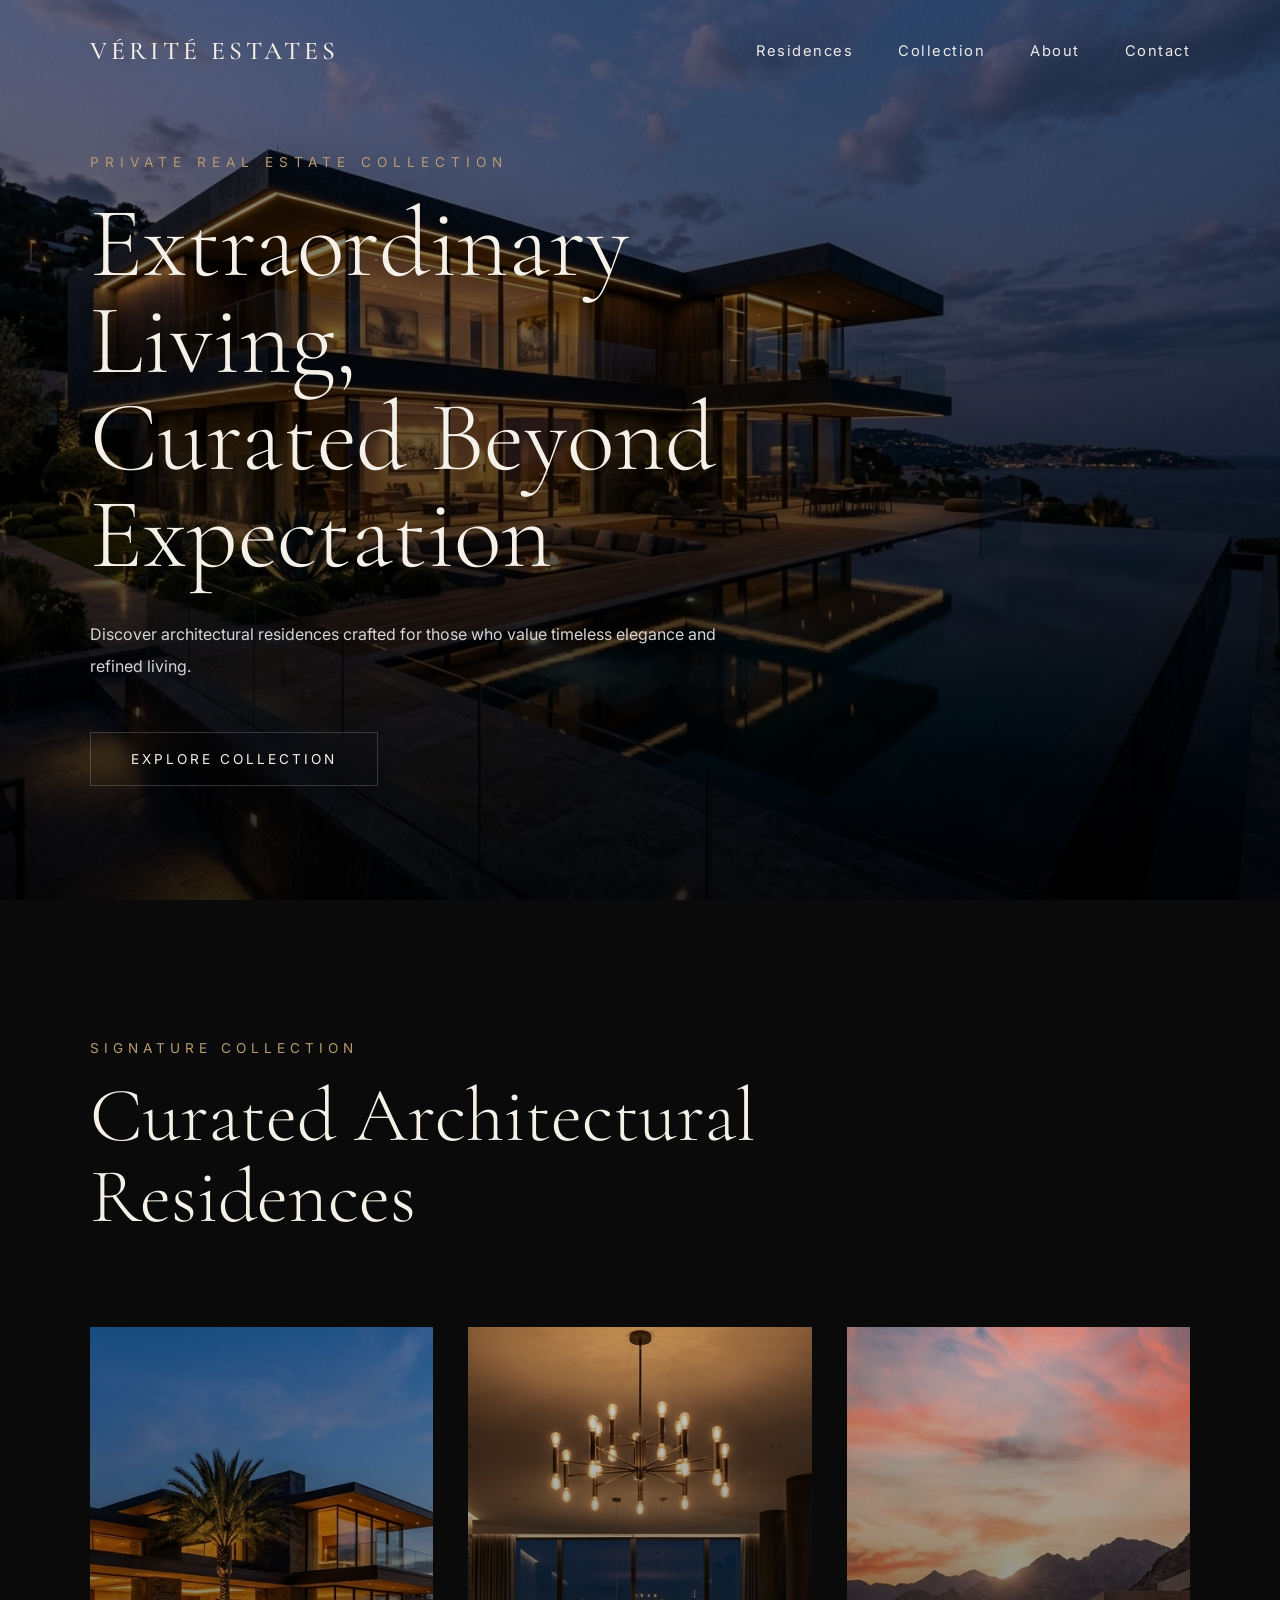
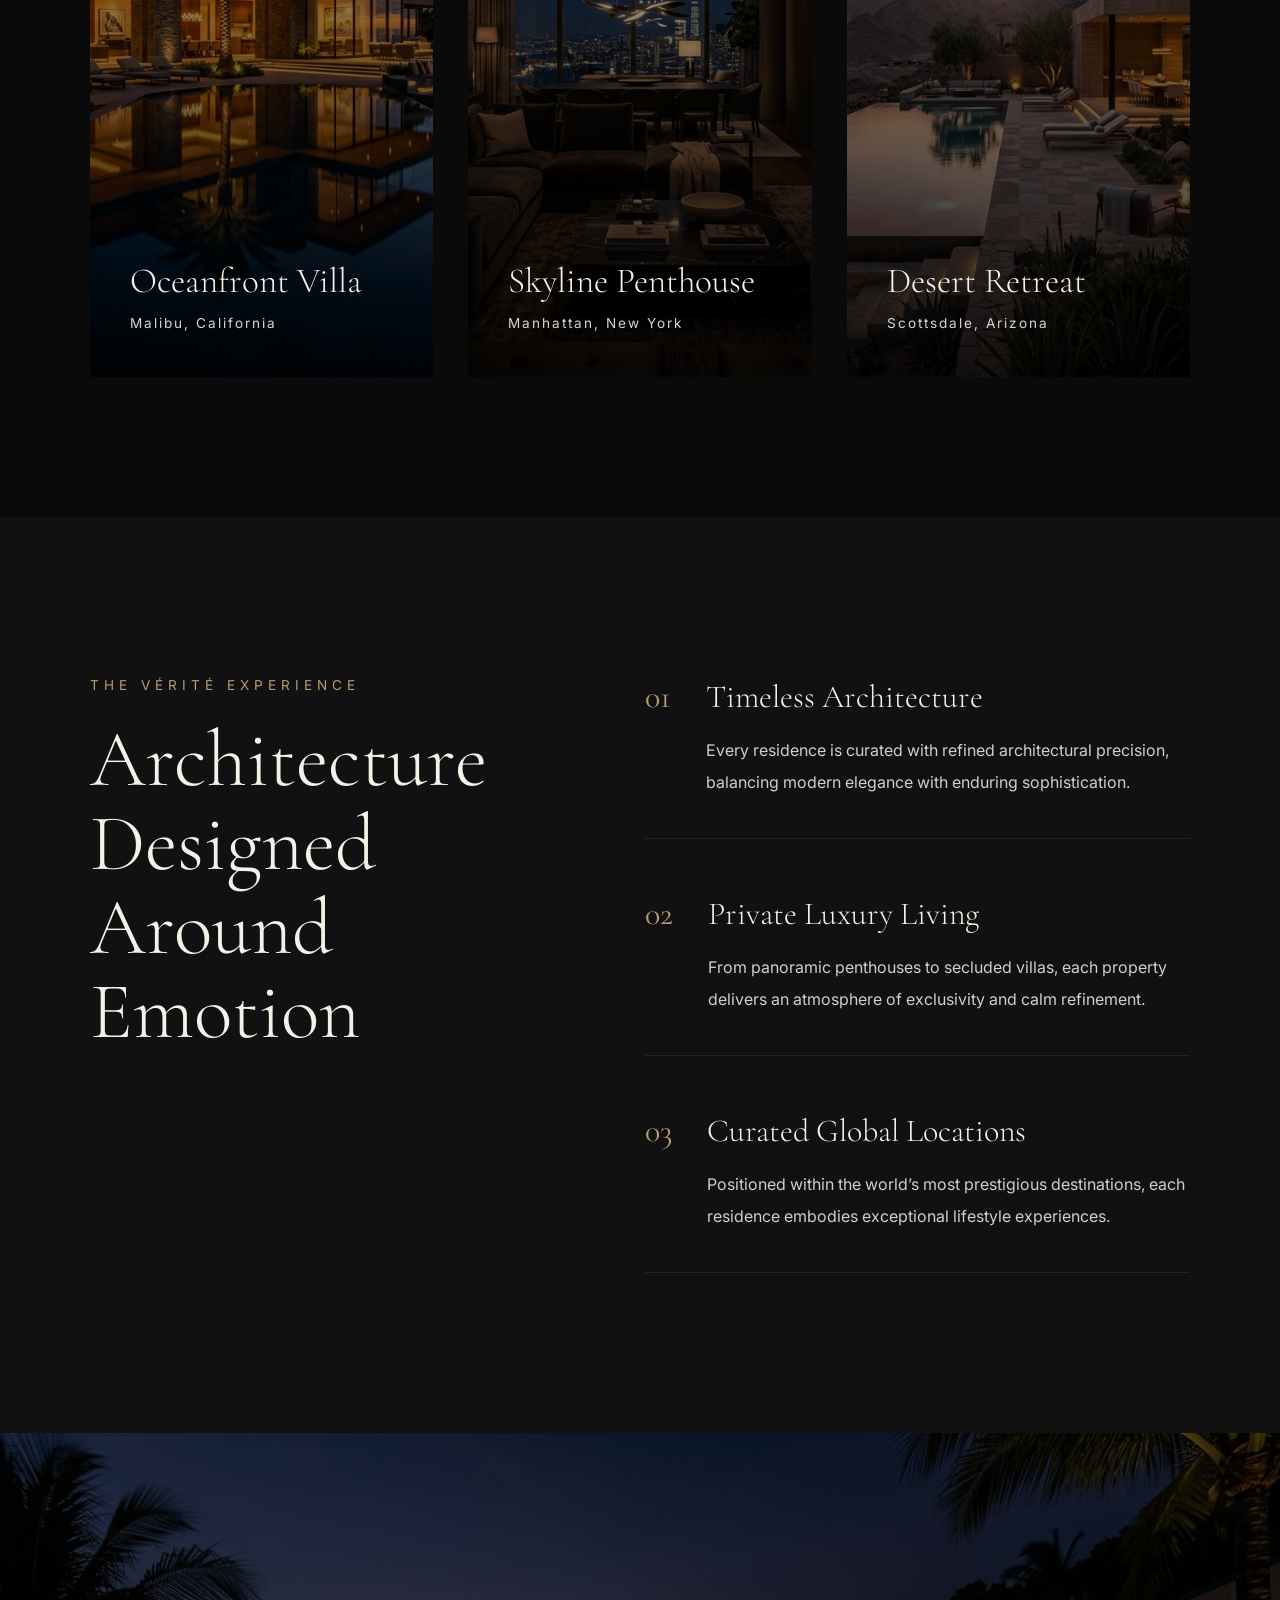
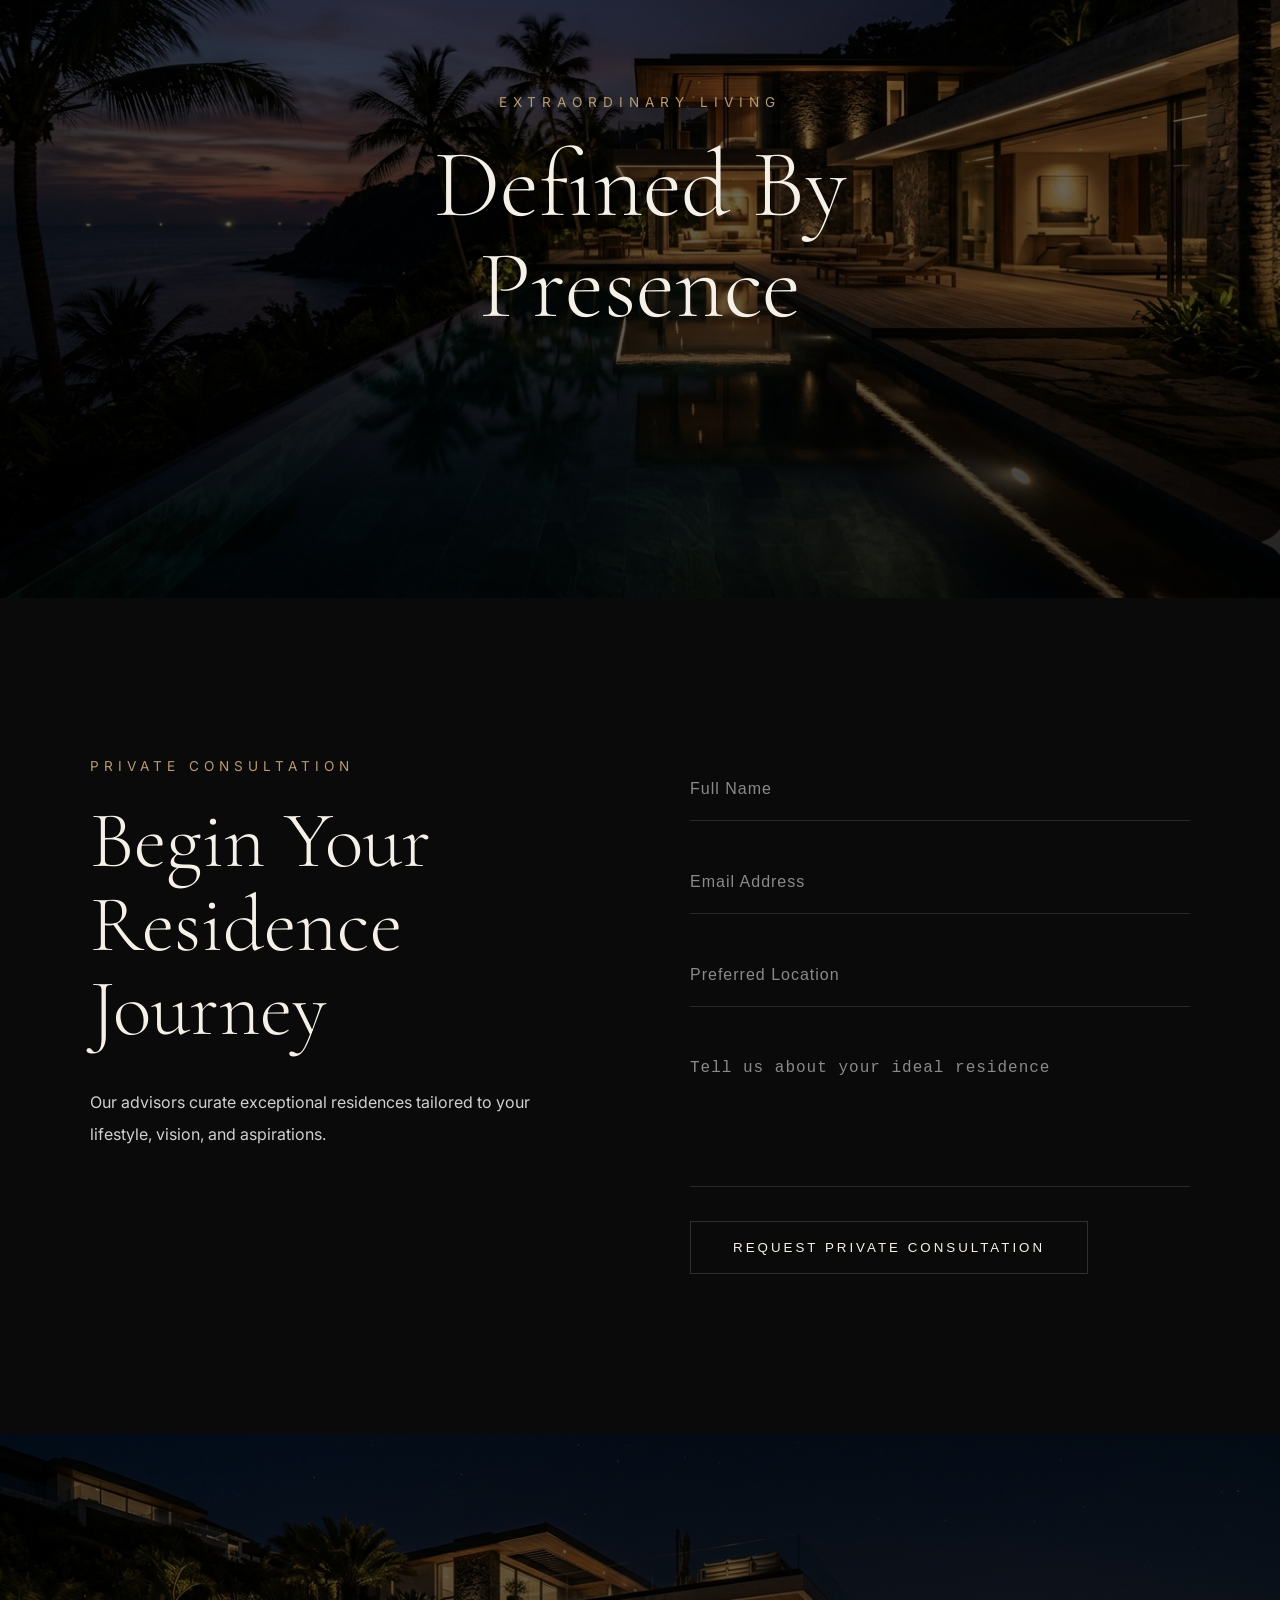
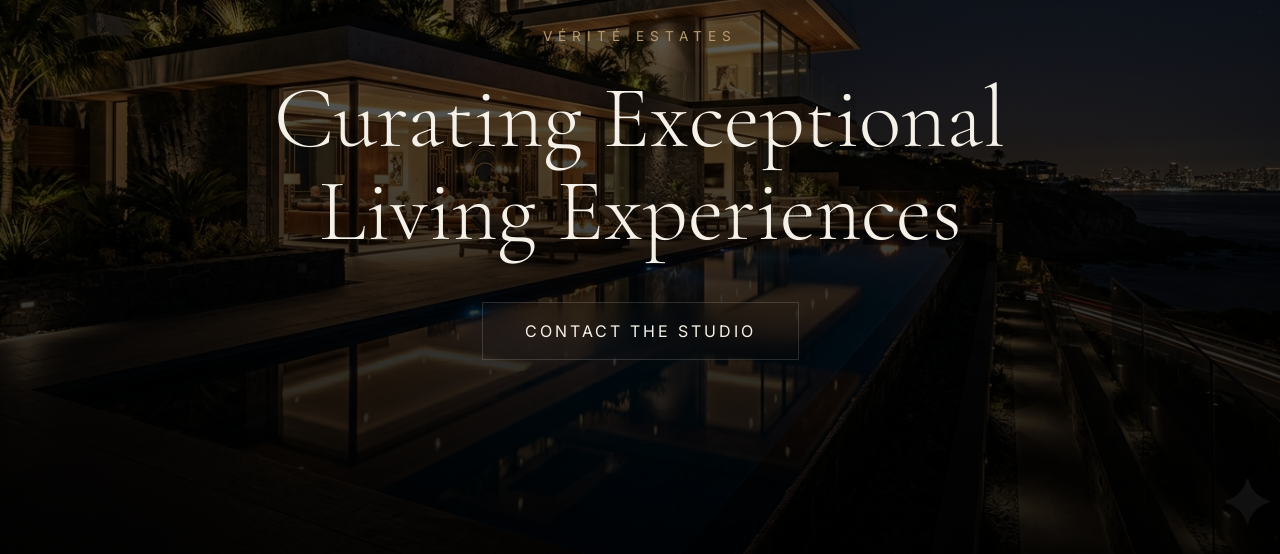
==== index.html @ e81ca679 "index.html" ====
<!DOCTYPE html>
<html lang="en">

<head>

<meta charset="UTF-8">

<meta name="viewport"
content="width=device-width, initial-scale=1.0">

<title>
VÉRITÉ ESTATES
</title>

<link rel="preconnect"
href="https://fonts.googleapis.com">

<link rel="preconnect"
href="https://fonts.gstatic.com"
crossorigin>

<link href="https://fonts.googleapis.com/css2?family=Cormorant+Garamond:wght@300;400;500;600&family=Inter:wght@300;400;500&display=swap"
rel="stylesheet">

<link rel="stylesheet"
href="style.css">

</head>

<body>

<!-- MOBILE MENU -->

<div class="mobile-menu">

    <a href="#residences">
        Residences
    </a>

    <a href="#experience">
        Collection
    </a>

    <a href="#consultation">
        About
    </a>

    <a href="#footer">
        Contact
    </a>

</div>

<!-- HERO -->

<section class="hero">

    <div class="overlay"></div>

    <header>

        <div class="logo">

            VÉRITÉ ESTATES

        </div>

        <!-- MENU TOGGLE -->

        <div class="menu-toggle">

            <span></span>
            <span></span>

        </div>

        <nav>

    <a href="#residences">
        Residences
    </a>

    <a href="#experience">
        Collection
    </a>

    <a href="#consultation">
        About
    </a>

    <a href="#footer">
        Contact
    </a>

        </nav>

    </header>

   <div class="hero-content">

        <p>
            PRIVATE REAL ESTATE COLLECTION
        </p>

        <h1>

            Extraordinary Living, <br>
            Curated Beyond Expectation

        </h1>

        <span>

            Discover architectural residences
            crafted for those who value
            timeless elegance and refined living.

        </span>

        <a href="#residences">

            EXPLORE COLLECTION

        </a>

    </div>

</section>

<!-- FEATURED RESIDENCES -->

<section class="residences reveal" id="residences">
    
    <div class="section-title">

        <p>
            SIGNATURE COLLECTION
        </p>

        <h2>

            Curated Architectural <br>
            Residences

        </h2>

    </div>

    <div class="residence-grid">

        <!-- CARD 1 -->

        <div class="residence-card">

            <img src="images/property1.jpg">

            <div class="residence-info">

                <h3>
                    Oceanfront Villa
                </h3>

                <span>
                    Malibu, California
                </span>

            </div>

        </div>

        <!-- CARD 2 -->

        <div class="residence-card">

            <img src="images/property2.jpg">

            <div class="residence-info">

                <h3>
                    Skyline Penthouse
                </h3>

                <span>
                    Manhattan, New York
                </span>

            </div>

        </div>

        <!-- CARD 3 -->

        <div class="residence-card">

            <img src="images/property3.jpg">

            <div class="residence-info">

                <h3>
                    Desert Retreat
                </h3>

                <span>
                    Scottsdale, Arizona
                </span>

            </div>

        </div>

    </div>

</section>

<!-- SIGNATURE EXPERIENCE -->

<section
class="experience reveal"

id="experience">

    <div class="experience-left">

        <p>
            THE VÉRITÉ EXPERIENCE
        </p>

        <h2>

            Architecture Designed <br>
            Around Emotion

        </h2>

    </div>

    <div class="experience-right">

        <div class="experience-item">

            <span>
                01
            </span>

            <div>

                <h3>
                    Timeless Architecture
                </h3>

                <p>
                    Every residence is curated with
                    refined architectural precision,
                    balancing modern elegance with
                    enduring sophistication.
                </p>

            </div>

        </div>

        <div class="experience-item">

            <span>
                02
            </span>

            <div>

                <h3>
                    Private Luxury Living
                </h3>

                <p>
                    From panoramic penthouses to
                    secluded villas, each property
                    delivers an atmosphere of
                    exclusivity and calm refinement.
                </p>

            </div>

        </div>

        <div class="experience-item">

            <span>
                03
            </span>

            <div>

                <h3>
                    Curated Global Locations
                </h3>

                <p>
                    Positioned within the world’s
                    most prestigious destinations,
                    each residence embodies
                    exceptional lifestyle experiences.
                </p>

            </div>

        </div>

    </div>

    </section>

<!-- PARALLAX -->

<section class="parallax reveal">

    <div class="parallax-overlay"></div>

    <div class="parallax-content">

        <p>
            EXTRAORDINARY LIVING
        </p>

        <h2>

            Defined By <br>
            Presence

        </h2>

    </div>

</section>

<!-- CONSULTATION -->

<section
class="consultation reveal"

id="consultation">
    
    <div class="consultation-left">

        <p>
            PRIVATE CONSULTATION
        </p>

        <h2>

            Begin Your <br>
            Residence Journey

        </h2>

        <span>

            Our advisors curate exceptional
            residences tailored to your
            lifestyle, vision, and aspirations.

        </span>

    </div>

    <form class="consultation-form">

        <div class="input-group">

            <input
            type="text"

            placeholder="Full Name"

            required>

        </div>

        <div class="input-group">

            <input
            type="email"

            placeholder="Email Address"

            required>

        </div>

        <div class="input-group">

            <input
            type="text"

            placeholder="Preferred Location">

        </div>

        <div class="input-group">

            <textarea
            placeholder="Tell us about your ideal residence"></textarea>

        </div>

        <button type="submit">

            REQUEST PRIVATE CONSULTATION

        </button>

    </form>

</section>

<!-- FOOTER -->

<footer
class="footer reveal"

id="footer">

    <div class="footer-overlay"></div>

    <div class="footer-content">

        <p>
            VÉRITÉ ESTATES
        </p>

        <h2>

            Curating Exceptional <br>
            Living Experiences

        </h2>

        <a href="#">

            CONTACT THE STUDIO

        </a>

    </div>

</footer>

<script src="script.js"></script>
    
</body>

</html>
---- style.css ----
/* RESET */

*{
    margin:0;
    padding:0;

    box-sizing:border-box;
}

/* BODY */

body{
    background:#0A0A0A;

    color:#F5F1E8;

    font-family:'Inter',sans-serif;

    overflow-x:hidden;
}

/* HERO */

.hero{
    position:relative;

    height:100vh;

    background:url('images/hero.jpg');

    background-size:cover;
    background-position:center;

    overflow:hidden;
}

/* OVERLAY */

.overlay{
    position:absolute;

    inset:0;

    background:
    linear-gradient(
        to bottom,
        rgba(0,0,0,0.35),
        rgba(0,0,0,0.85)
    );
}

/* HEADER */

header{
    position:relative;

    z-index:20;

    display:flex;
    align-items:center;
    justify-content:space-between;

    padding:35px 7%;
}

/* LOGO */

.logo{
    color:#F5F1E8;

    font-family:'Cormorant Garamond',serif;

    font-size:1.6rem;
    font-weight:500;

    letter-spacing:4px;
}

/* NAV */

nav{
    display:flex;

    gap:45px;
}

nav a{
    position:relative;

    color:#EAEAEA;

    text-decoration:none;

    font-size:0.92rem;

    letter-spacing:1.5px;

    transition:0.4s ease;
}

/* HOVER LINE */

nav a::after{
    content:"";

    position:absolute;

    left:0;
    bottom:-8px;

    width:0%;
    height:1px;

    background:#B89B72;

    transition:0.5s ease;
}

nav a:hover::after{
    width:100%;
}

nav a:hover{
    color:#B89B72;
}

/* HERO CONTENT */

.hero-content{
    position:relative;

    z-index:5;

    height:82vh;

    display:flex;
    flex-direction:column;

    justify-content:center;

    padding:0 7%;

    max-width:900px;
}

/* SMALL TEXT */

.hero-content p{
    color:#B89B72;

    letter-spacing:6px;

    margin-bottom:25px;

    font-size:0.85rem;

    text-transform:uppercase;
}

/* MAIN HEADING */

.hero-content h1{
    font-family:'Cormorant Garamond',serif;

    font-size:6.2rem;
    font-weight:300;

    line-height:0.98;

    margin-bottom:35px;
}

/* DESCRIPTION */

.hero-content span{
    color:#D4D4D4;

    line-height:2;

    max-width:650px;

    margin-bottom:50px;

    font-size:1rem;
}

/* BUTTON */

.hero-content a{
    width:fit-content;

    padding:18px 40px;

    border:
    1px solid rgba(255,255,255,0.18);

    color:#F5F1E8;

    text-decoration:none;

    letter-spacing:3px;

    font-size:0.85rem;

    transition:0.5s ease;

    backdrop-filter:blur(10px);
}

.hero-content a:hover{
    background:#B89B72;

    color:#0A0A0A;

    border-color:#B89B72;
}

/* SCROLLBAR */

::-webkit-scrollbar{
    width:10px;
}

::-webkit-scrollbar-track{
    background:#0A0A0A;
}

::-webkit-scrollbar-thumb{
    background:
    linear-gradient(
        to bottom,
        #6F5A3D,
        #B89B72
    );

    border-radius:20px;
}

/* TABLET */

@media(max-width:900px){

    header{
        padding:30px 7%;
    }

    nav{
        gap:22px;
    }

    .hero-content h1{
        font-size:4.8rem;

        line-height:1.02;
    }

}

/* MOBILE */

@media(max-width:600px){

    /* HIDE NAV */

    nav{
        display:none;
    }

    /* HEADER */

    header{
        padding:30px 7%;
    }

    /* LOGO */

    .logo{
        font-size:1.3rem;

        line-height:1.3;
    }

    /* HERO CONTENT */

    .hero-content{
        justify-content:center;

        padding:
        60px 7% 0;

        max-width:100%;
    }

    /* SMALL TEXT */

    .hero-content p{
        letter-spacing:4px;

        font-size:0.72rem;

        margin-bottom:18px;
    }

    /* MAIN TITLE */

    .hero-content h1{
        font-size:2.7rem;

        line-height:1.08;

        margin-bottom:28px;
    }

    /* DESCRIPTION */

    .hero-content span{
        font-size:0.95rem;

        line-height:1.9;

        margin-bottom:40px;
    }

    /* BUTTON */

    .hero-content a{
        padding:16px 32px;

        font-size:0.75rem;

        letter-spacing:2px;
    }

    }

/* RESIDENCES */

.residences{
    padding:140px 7%;

    background:#0A0A0A;
}

/* SECTION TITLE */

.section-title{
    margin-bottom:90px;
}

.section-title p{
    color:#B89B72;

    letter-spacing:5px;

    font-size:0.85rem;

    margin-bottom:20px;
}

.section-title h2{
    font-family:'Cormorant Garamond',serif;

    font-size:4.8rem;
    font-weight:300;

    line-height:1.05;
}

/* GRID */

.residence-grid{
    display:grid;

    grid-template-columns:
    repeat(3,1fr);

    gap:35px;
}

/* CARD */

.residence-card{
    position:relative;

    overflow:hidden;

    height:650px;

    cursor:pointer;
}

/* IMAGE */

.residence-card img{
    width:100%;
    height:100%;

    object-fit:cover;

    transition:1s ease;
}

/* DARK OVERLAY */

.residence-card::after{
    content:"";

    position:absolute;

    inset:0;

    background:
    linear-gradient(
        to top,
        rgba(0,0,0,0.85),
        rgba(0,0,0,0.15)
    );
}

/* INFO */

.residence-info{
    position:absolute;

    bottom:45px;
    left:40px;

    z-index:5;
}

.residence-info h3{
    font-family:'Cormorant Garamond',serif;

    font-size:2.2rem;
    font-weight:300;

    margin-bottom:10px;
}

.residence-info span{
    color:#D5D5D5;

    letter-spacing:2px;

    font-size:0.85rem;
}

/* HOVER */

.residence-card:hover img{
    transform:scale(1.08);
}

/* TABLET */

@media(max-width:900px){

    .section-title h2{
        font-size:4rem;
    }

    .residence-grid{
        grid-template-columns:1fr;

        gap:30px;
    }

}

/* MOBILE */

@media(max-width:600px){

    .residences{
        padding:120px 7%;
    }

    .section-title{
        margin-bottom:60px;
    }

    .section-title h2{
        font-size:3rem;
    }

    .residence-card{
        height:500px;
    }

    .residence-info{
        left:30px;
        bottom:30px;
    }

    .residence-info h3{
        font-size:1.8rem;
    }

    }

/* EXPERIENCE SECTION */

.experience{
    padding:160px 7%;

    background:#111111;

    display:grid;

    grid-template-columns:
    1fr 1.2fr;

    gap:100px;
}

/* LEFT */

.experience-left p{
    color:#B89B72;

    letter-spacing:5px;

    font-size:0.85rem;

    margin-bottom:25px;
}

.experience-left h2{
    font-family:'Cormorant Garamond',serif;

    font-size:5rem;
    font-weight:300;

    line-height:1.05;
}

/* RIGHT */

.experience-right{
    display:flex;
    flex-direction:column;

    gap:55px;
}

/* ITEM */

.experience-item{
    display:flex;

    gap:35px;

    padding-bottom:40px;

    border-bottom:
    1px solid rgba(255,255,255,0.08);
}

/* NUMBER */

.experience-item span{
    color:#B89B72;

    font-family:'Cormorant Garamond',serif;

    font-size:2rem;
}

/* TEXT */

.experience-item h3{
    font-family:'Cormorant Garamond',serif;

    font-size:2rem;
    font-weight:300;

    margin-bottom:18px;
}

.experience-item p{
    color:#CFCFCF;

    line-height:2;
}

/* TABLET */

@media(max-width:900px){

    .experience{
        grid-template-columns:1fr;

        gap:70px;
    }

    .experience-left h2{
        font-size:4rem;
    }

}

/* MOBILE */

@media(max-width:600px){

    .experience{
        padding:120px 7%;
    }

    .experience-left h2{
        font-size:3rem;
    }

    .experience-item{
        flex-direction:column;

        gap:18px;
    }

    }

/* PARALLAX */

.parallax{
    position:relative;

    height:85vh;

    background:
    url('images/parallax2.jpg');

    background-size:cover;
    background-position:center;

    background-attachment:fixed;

    display:flex;
    align-items:center;
    justify-content:center;

    text-align:center;

    overflow:hidden;
}

/* OVERLAY */

.parallax-overlay{
    position:absolute;

    inset:0;

    background:
    linear-gradient(
        to bottom,
        rgba(0,0,0,0.45),
        rgba(0,0,0,0.75)
    );
}

/* CONTENT */

.parallax-content{
    position:relative;

    z-index:5;

    padding:0 7%;
}

.parallax-content p{
    color:#B89B72;

    letter-spacing:6px;

    margin-bottom:25px;

    font-size:0.85rem;
}

.parallax-content h2{
    font-family:'Cormorant Garamond',serif;

    font-size:6rem;
    font-weight:300;

    line-height:1.05;
}

/* TABLET */

@media(max-width:900px){

    .parallax{
        background-attachment:scroll;
    }

    .parallax-content h2{
        font-size:4.5rem;
    }

}

/* MOBILE */

@media(max-width:600px){

    .parallax{
        height:70vh;
    }

    .parallax-content h2{
        font-size:3rem;
    }

        }

/* CONSULTATION */

.consultation{
    padding:160px 7%;

    background:#0A0A0A;

    display:grid;

    grid-template-columns:
    1fr 1fr;

    gap:100px;
}

/* LEFT */

.consultation-left p{
    color:#B89B72;

    letter-spacing:5px;

    font-size:0.85rem;

    margin-bottom:25px;
}

.consultation-left h2{
    font-family:'Cormorant Garamond',serif;

    font-size:5rem;
    font-weight:300;

    line-height:1.05;

    margin-bottom:35px;
}

.consultation-left span{
    color:#D0D0D0;

    line-height:2;

    max-width:520px;
}

/* FORM */

.consultation-form{
    display:flex;
    flex-direction:column;

    gap:30px;
}

/* INPUT */

.input-group input,
.input-group textarea{
    width:100%;

    background:transparent;

    border:none;

    border-bottom:
    1px solid rgba(255,255,255,0.12);

    padding:22px 0;

    color:#F5F1E8;

    font-size:1rem;

    outline:none;

    transition:0.4s ease;
}

/* TEXTAREA */

.input-group textarea{
    min-height:150px;

    resize:none;
}

/* PLACEHOLDER */

.input-group input::placeholder,
.input-group textarea::placeholder{
    color:#8A8A8A;

    letter-spacing:1px;
}

/* FOCUS */

.input-group input:focus,
.input-group textarea:focus{
    border-color:#B89B72;
}

/* BUTTON */

.consultation-form button{
    width:fit-content;

    padding:18px 42px;

    background:transparent;

    border:
    1px solid rgba(255,255,255,0.15);

    color:#F5F1E8;

    letter-spacing:3px;

    cursor:pointer;

    transition:0.5s ease;
}

.consultation-form button:hover{
    background:#B89B72;

    color:#0A0A0A;

    border-color:#B89B72;
}

/* TABLET */

@media(max-width:900px){

    .consultation{
        grid-template-columns:1fr;

        gap:70px;
    }

    .consultation-left h2{
        font-size:4rem;
    }

}

/* MOBILE */

@media(max-width:600px){

    .consultation{
        padding:120px 7%;
    }

    .consultation-left h2{
        font-size:3rem;
    }

}

/* FOOTER */

.footer{
    position:relative;

    height:80vh;

    background:
    url('images/footer.jpg');

    background-size:cover;
    background-position:center;

    display:flex;
    align-items:center;
    justify-content:center;

    text-align:center;

    overflow:hidden;
}

/* OVERLAY */

.footer-overlay{
    position:absolute;

    inset:0;

    background:
    linear-gradient(
        to bottom,
        rgba(0,0,0,0.55),
        rgba(0,0,0,0.9)
    );
}

/* CONTENT */

.footer-content{
    position:relative;

    z-index:5;

    padding:0 7%;
}

.footer-content p{
    color:#B89B72;

    letter-spacing:6px;

    margin-bottom:28px;

    font-size:0.85rem;
}

.footer-content h2{
    font-family:'Cormorant Garamond',serif;

    font-size:5.5rem;
    font-weight:300;

    line-height:1.05;

    margin-bottom:45px;
}

/* BUTTON */

.footer-content a{
    display:inline-block;

    padding:18px 42px;

    border:
    1px solid rgba(255,255,255,0.15);

    color:#F5F1E8;

    text-decoration:none;

    letter-spacing:3px;

    transition:0.5s ease;

    backdrop-filter:blur(10px);
}

.footer-content a:hover{
    background:#B89B72;

    color:#0A0A0A;

    border-color:#B89B72;
}

/* TABLET */

@media(max-width:900px){

    .footer-content h2{
        font-size:4rem;
    }

}

/* MOBILE */

@media(max-width:600px){

    .footer{
        height:70vh;
    }

    .footer-content h2{
        font-size:3rem;
    }

    }

/* SCROLL REVEAL */

.reveal{
    opacity:0;

    transform:translateY(80px);

    transition:
    opacity 1.2s ease,
    transform 1.2s ease;
}

/* ACTIVE */

.reveal.active{
    opacity:1;

    transform:translateY(0);
}

/* MENU TOGGLE */

.menu-toggle{
    display:none;

    position:relative;

    z-index:1200;

    width:40px;
    height:24px;

    cursor:pointer;
}

/* LINES */

.menu-toggle span{
    position:absolute;

    width:100%;
    height:1px;

    background:#F5F1E8;

    transition:0.5s ease;
}

.menu-toggle span:nth-child(1){
    top:0;
}

.menu-toggle span:nth-child(2){
    bottom:0;
}

/* ACTIVE */

.menu-toggle.active span:nth-child(1){
    transform:
    rotate(45deg);

    top:11px;
}

.menu-toggle.active span:nth-child(2){
    transform:
    rotate(-45deg);

    bottom:11px;
}

/* MOBILE MENU */

.mobile-menu{
    position:fixed;

    top:0;
    left:0;

    width:100%;
    height:100vh;

    background:
    linear-gradient(
        to bottom,
        rgba(5,5,5,0.96),
        rgba(10,10,10,0.98)
    );

    backdrop-filter:blur(30px);

    display:flex;
    flex-direction:column;

    align-items:center;
    justify-content:center;

    gap:40px;

    transform:translateY(-100%);

    opacity:0;
    visibility:hidden;

    transition:0.7s ease;

    z-index:1100;
}

/* ACTIVE */

.mobile-menu.active{
    transform:translateY(0);

    opacity:1;
    visibility:visible;
}

/* LINKS */

.mobile-menu a{
    position:relative;

    color:#F5F1E8;

    text-decoration:none;

    font-family:'Cormorant Garamond',serif;

    font-size:2.8rem;
    font-weight:300;

    letter-spacing:2px;

    opacity:0;

    transform:translateY(30px);

    transition:
    color 0.5s ease,
    transform 0.5s ease,
    opacity 0.5s ease;
}

/* REVEAL */

.mobile-menu.active a{
    opacity:1;

    transform:translateY(0);
}

/* HOVER LINE */

.mobile-menu a::after{
    content:"";

    position:absolute;

    left:0;
    bottom:-10px;

    width:0%;
    height:1px;

    background:#B89B72;

    transition:0.5s ease;
}

.mobile-menu a:hover::after{
    width:100%;
}

.mobile-menu a:hover{
    color:#B89B72;
}

/* STAGGER */

.mobile-menu.active a:nth-child(1){
    transition-delay:0.15s;
}

.mobile-menu.active a:nth-child(2){
    transition-delay:0.25s;
}

.mobile-menu.active a:nth-child(3){
    transition-delay:0.35s;
}

.mobile-menu.active a:nth-child(4){
    transition-delay:0.45s;
}

/* MOBILE */

@media(max-width:600px){

    .menu-toggle{
        display:block;
    }

}
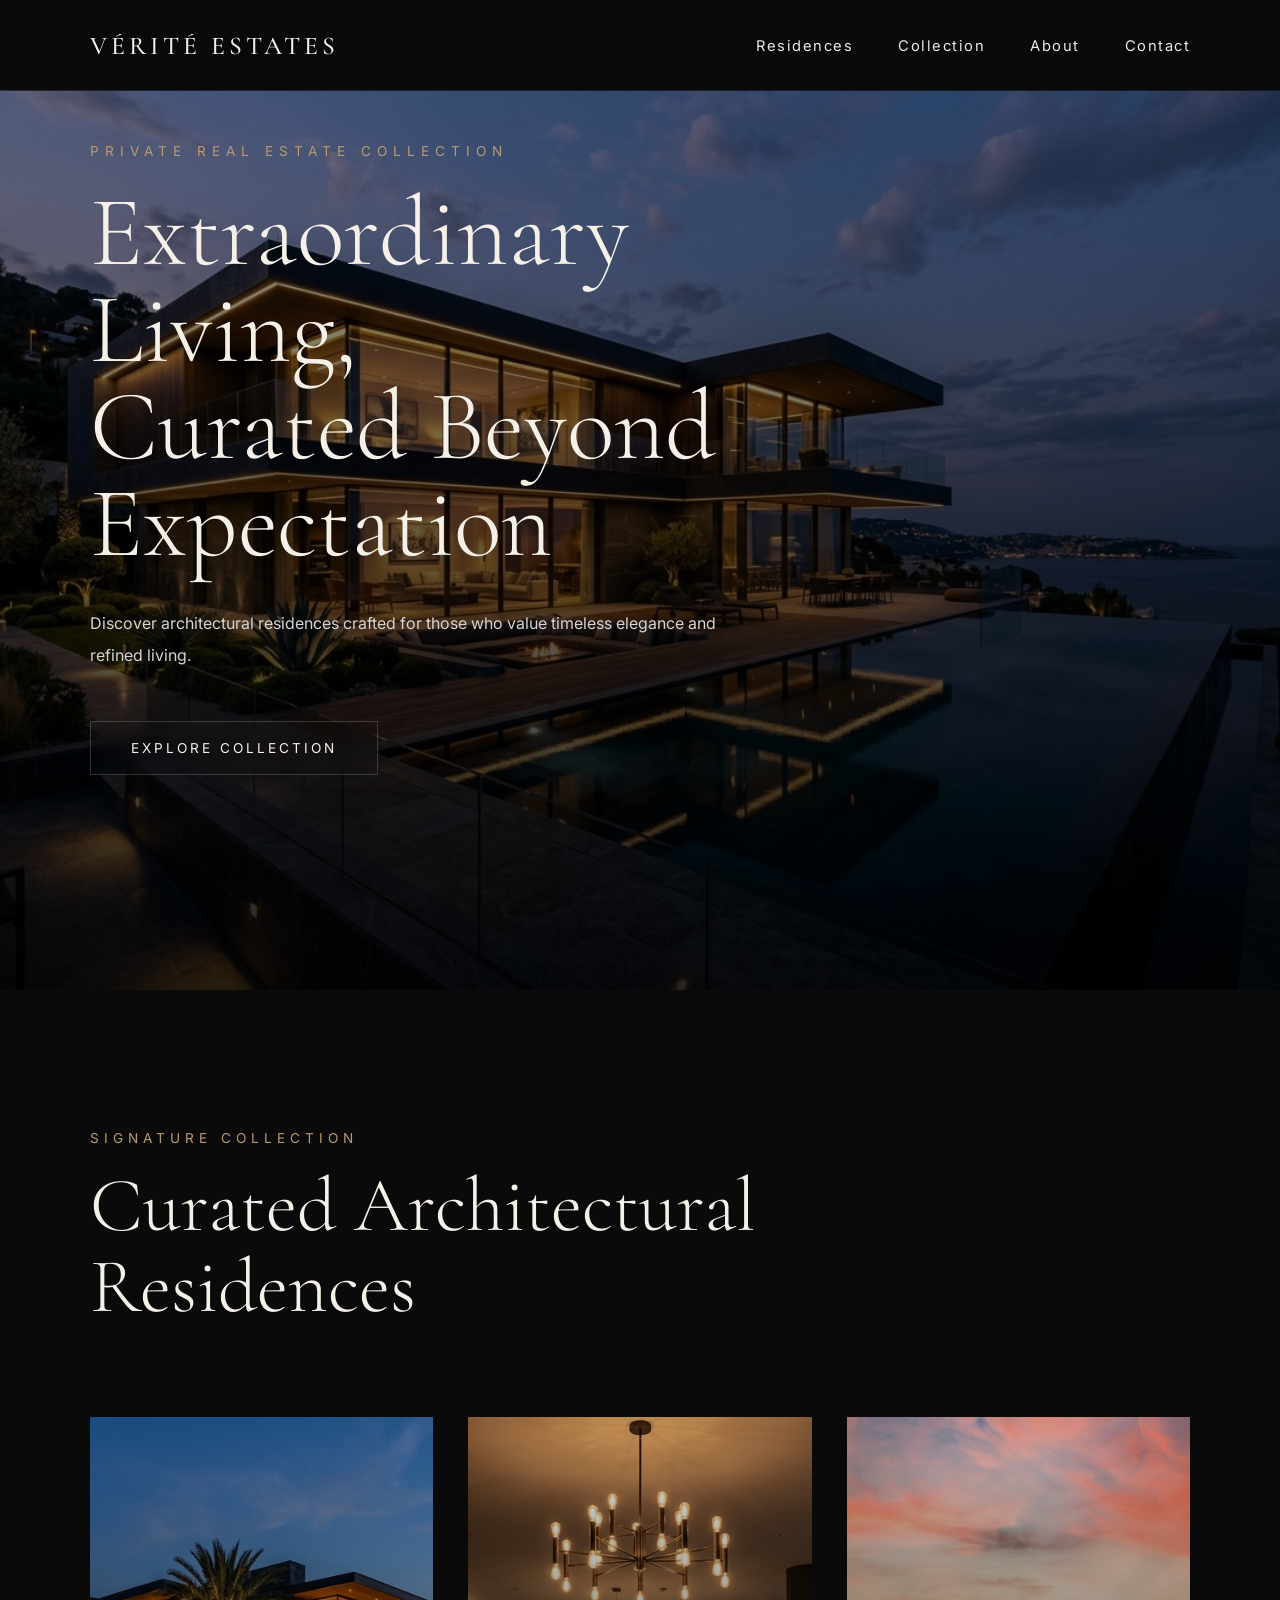
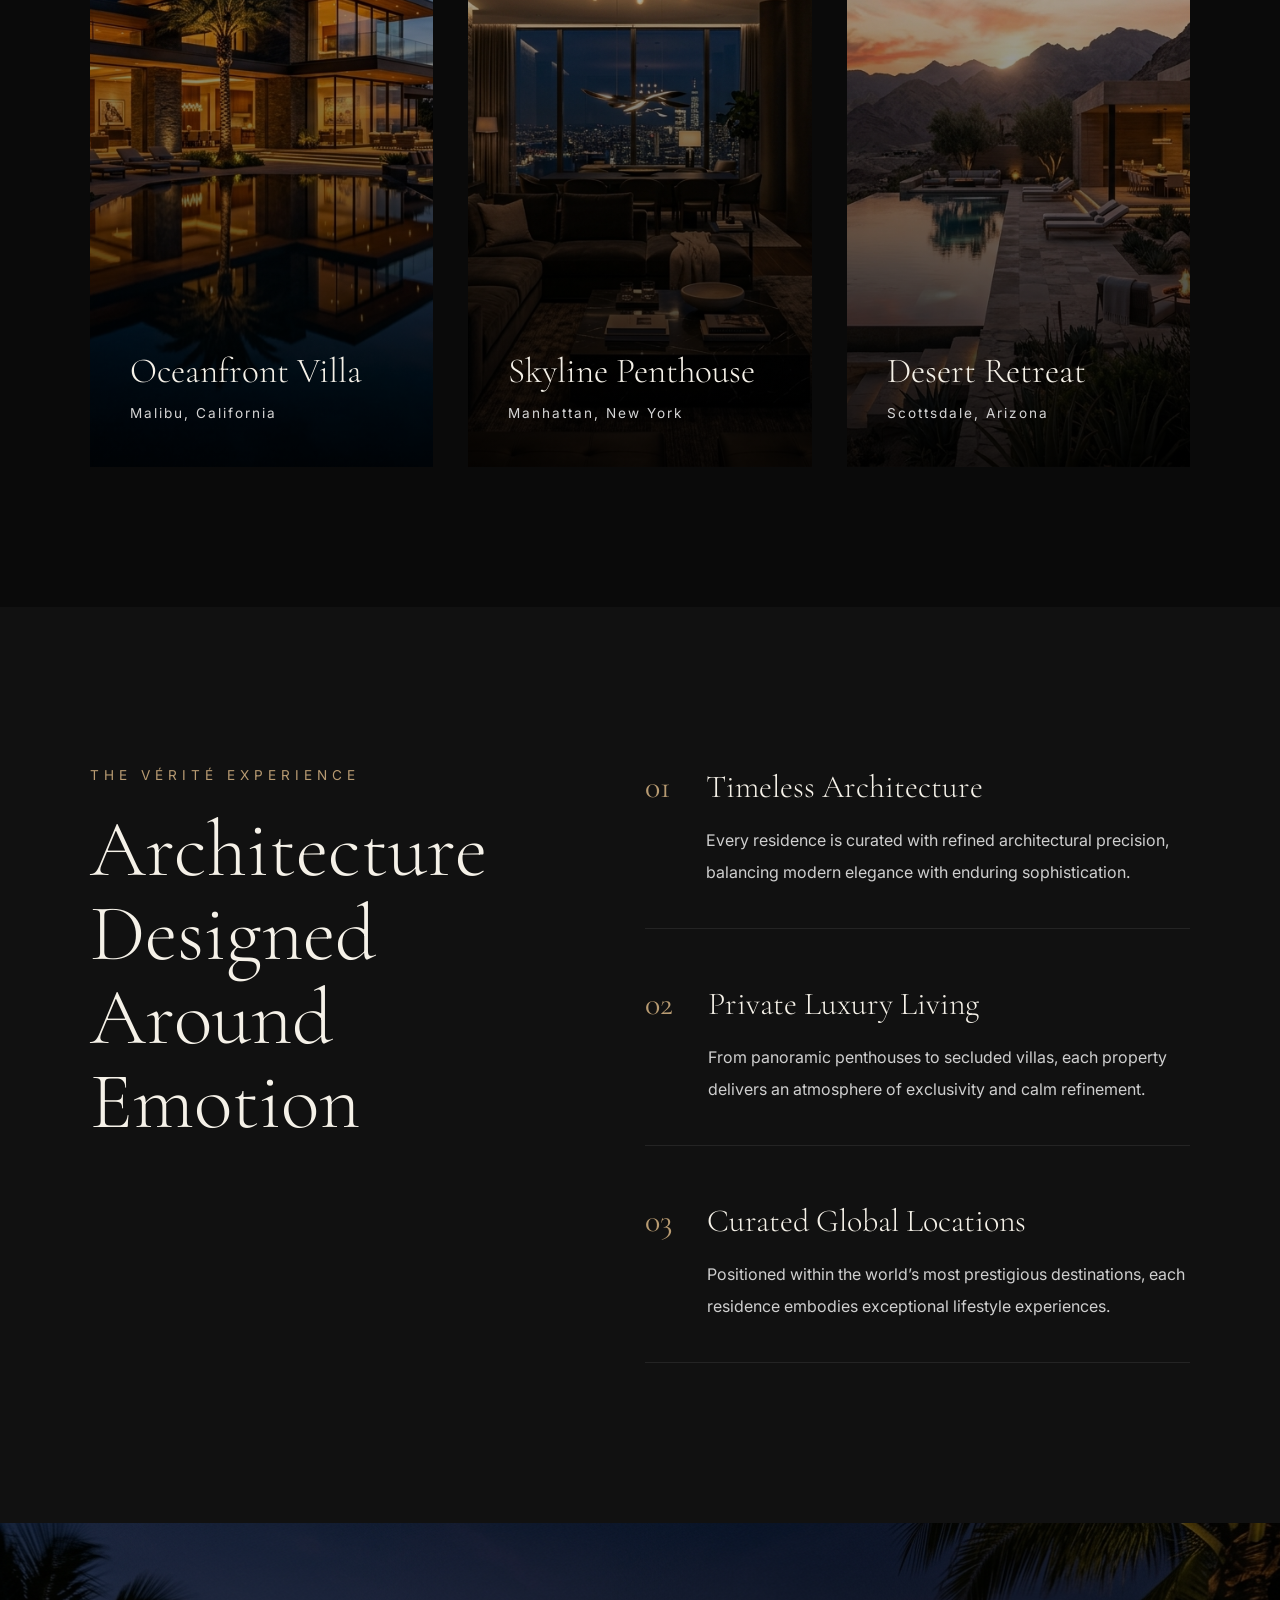
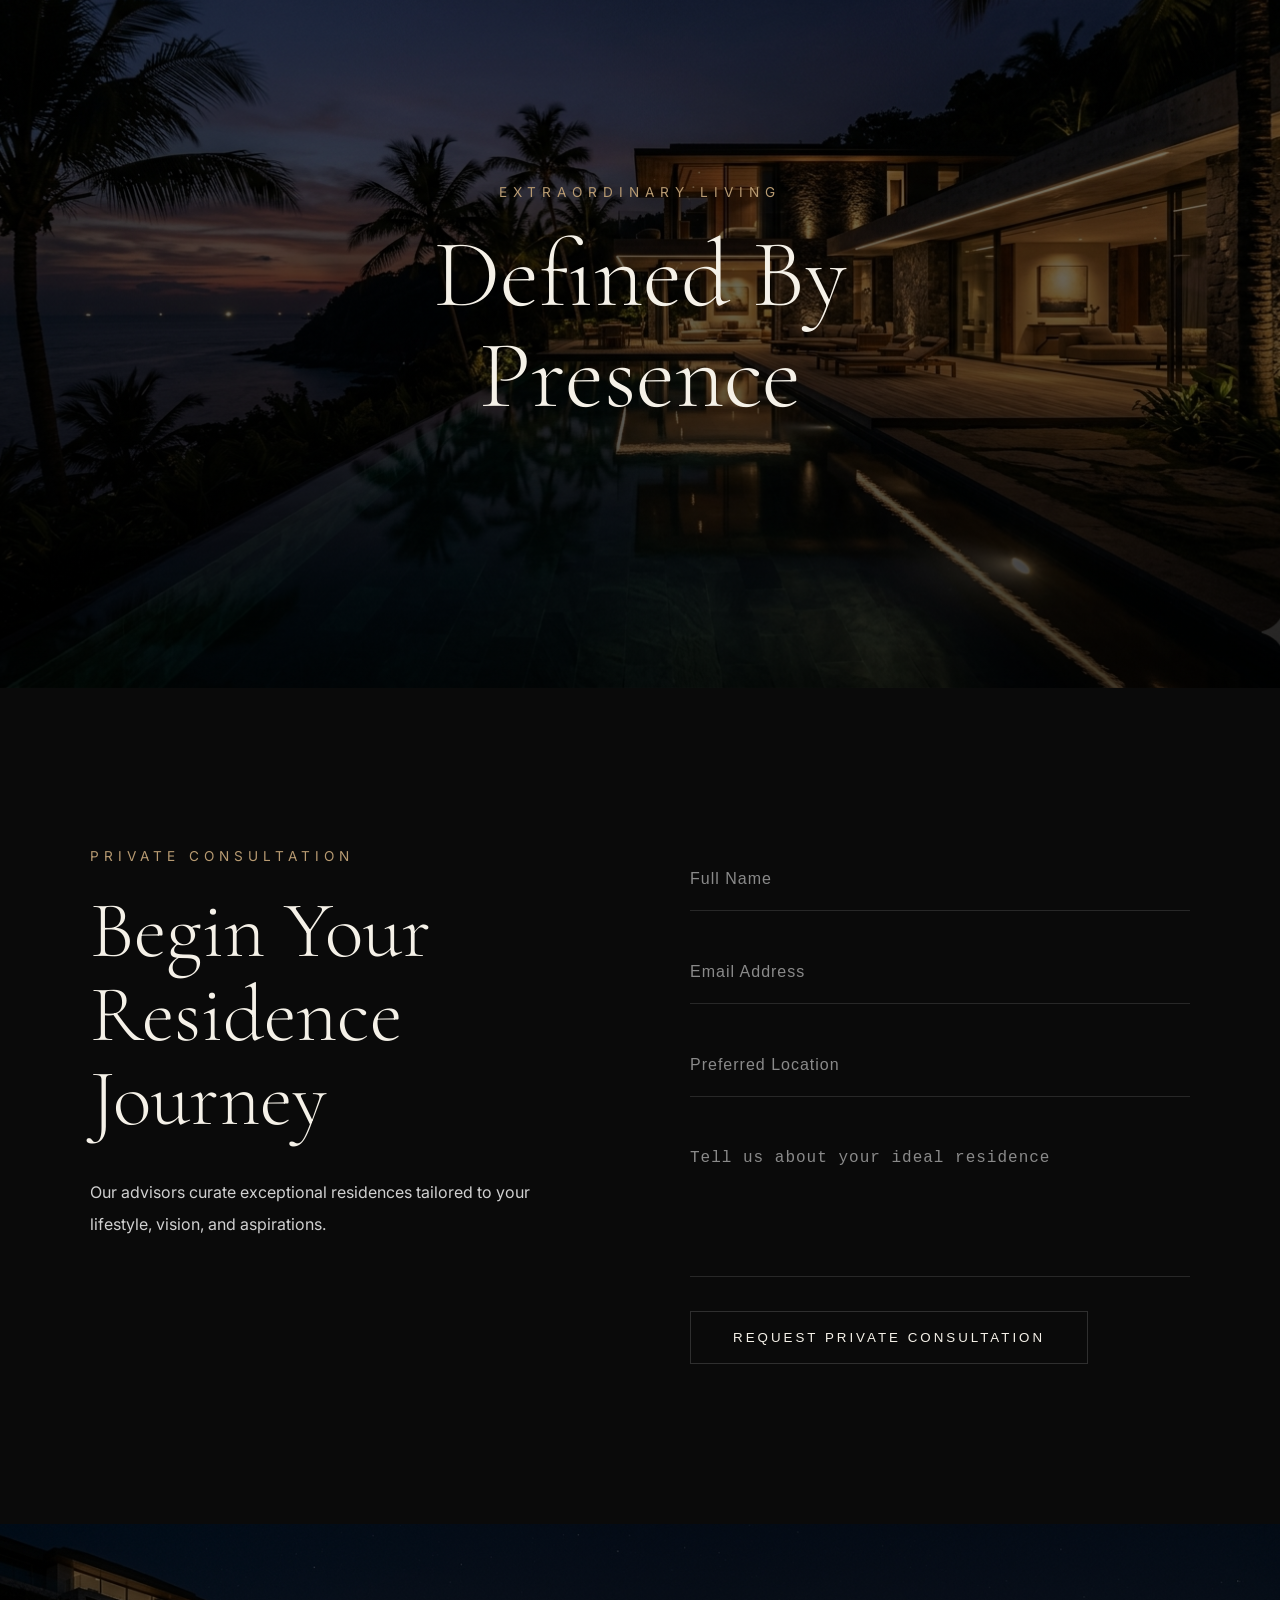
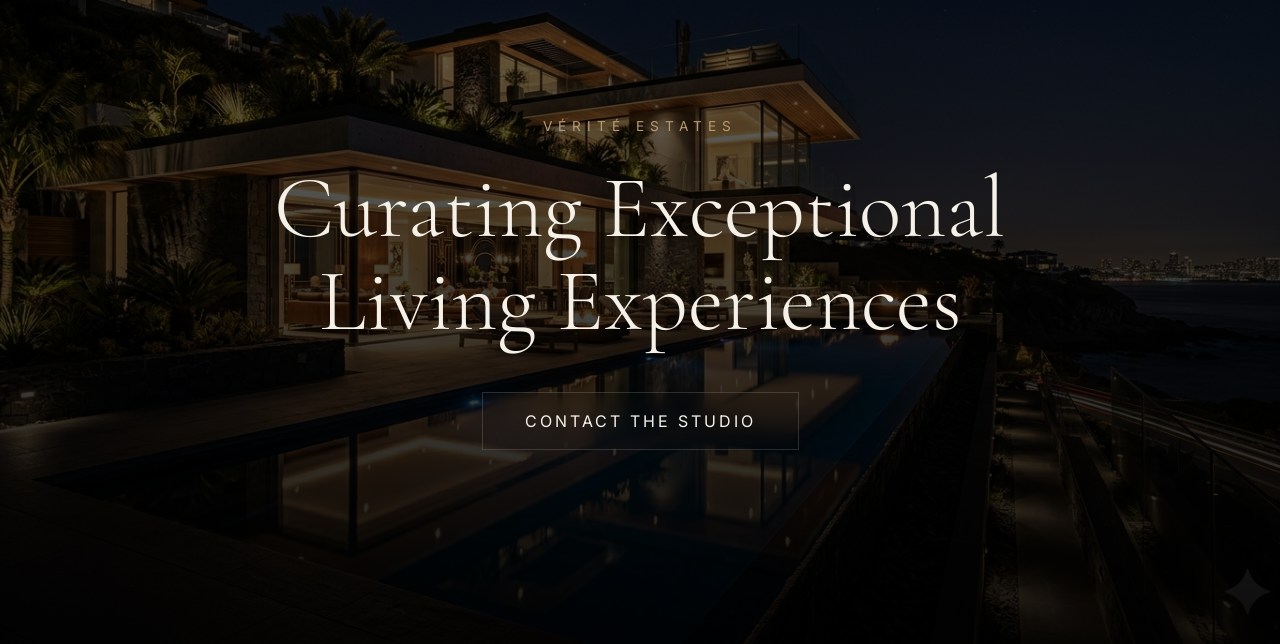
==== commit 5cc6ca94: "index.html" ====
--- a/index.html
+++ b/index.html
@@ -362,7 +362,10 @@
 
     </div>
 
-    <form class="consultation-form">
+    <form
+class="consultation-form"
+
+action="success.html">
 
         <div class="input-group">
 
@@ -434,7 +437,7 @@
 
         </h2>
 
-        <a href="#">
+        <a href="https://kagonameshack-cmyk.github.io/Kagona-web-design-/index.html#">
 
             CONTACT THE STUDIO
 
--- a/style.css
+++ b/style.css
@@ -1,3 +1,7 @@
+html{
+    scroll-behavior:smooth;
+}
+
 /* RESET */
 
 *{
@@ -17,6 +21,8 @@
     font-family:'Inter',sans-serif;
 
     overflow-x:hidden;
+
+    padding-top:90px;
 }
 
 /* HERO */
@@ -52,15 +58,41 @@
 /* HEADER */
 
 header{
-    position:relative;
-
-    z-index:20;
+    position:fixed;
+
+    top:0;
+    left:0;
+
+    width:100%;
+
+    z-index:1000;
 
     display:flex;
     align-items:center;
     justify-content:space-between;
 
-    padding:35px 7%;
+    padding:30px 7%;
+
+    background:
+    rgba(10,10,10,0.35);
+
+    backdrop-filter:blur(14px);
+
+    transition:
+    background 0.4s ease,
+    padding 0.4s ease;
+    }
+
+/* HEADER ON SCROLL */
+
+header.scrolled{
+    background:
+    rgba(10,10,10,0.92);
+
+    padding:22px 7%;
+
+    box-shadow:
+    0 10px 40px rgba(0,0,0,0.35);
 }
 
 /* LOGO */
@@ -122,6 +154,18 @@
 
 nav a:hover{
     color:#B89B72;
+}
+
+/* ACTIVE NAV LINK */
+
+nav a.active,
+.mobile-menu a.active{
+    color:#B89B72;
+}
+
+nav a.active::after,
+.mobile-menu a.active::after{
+    width:100%;
 }
 
 /* HERO CONTENT */
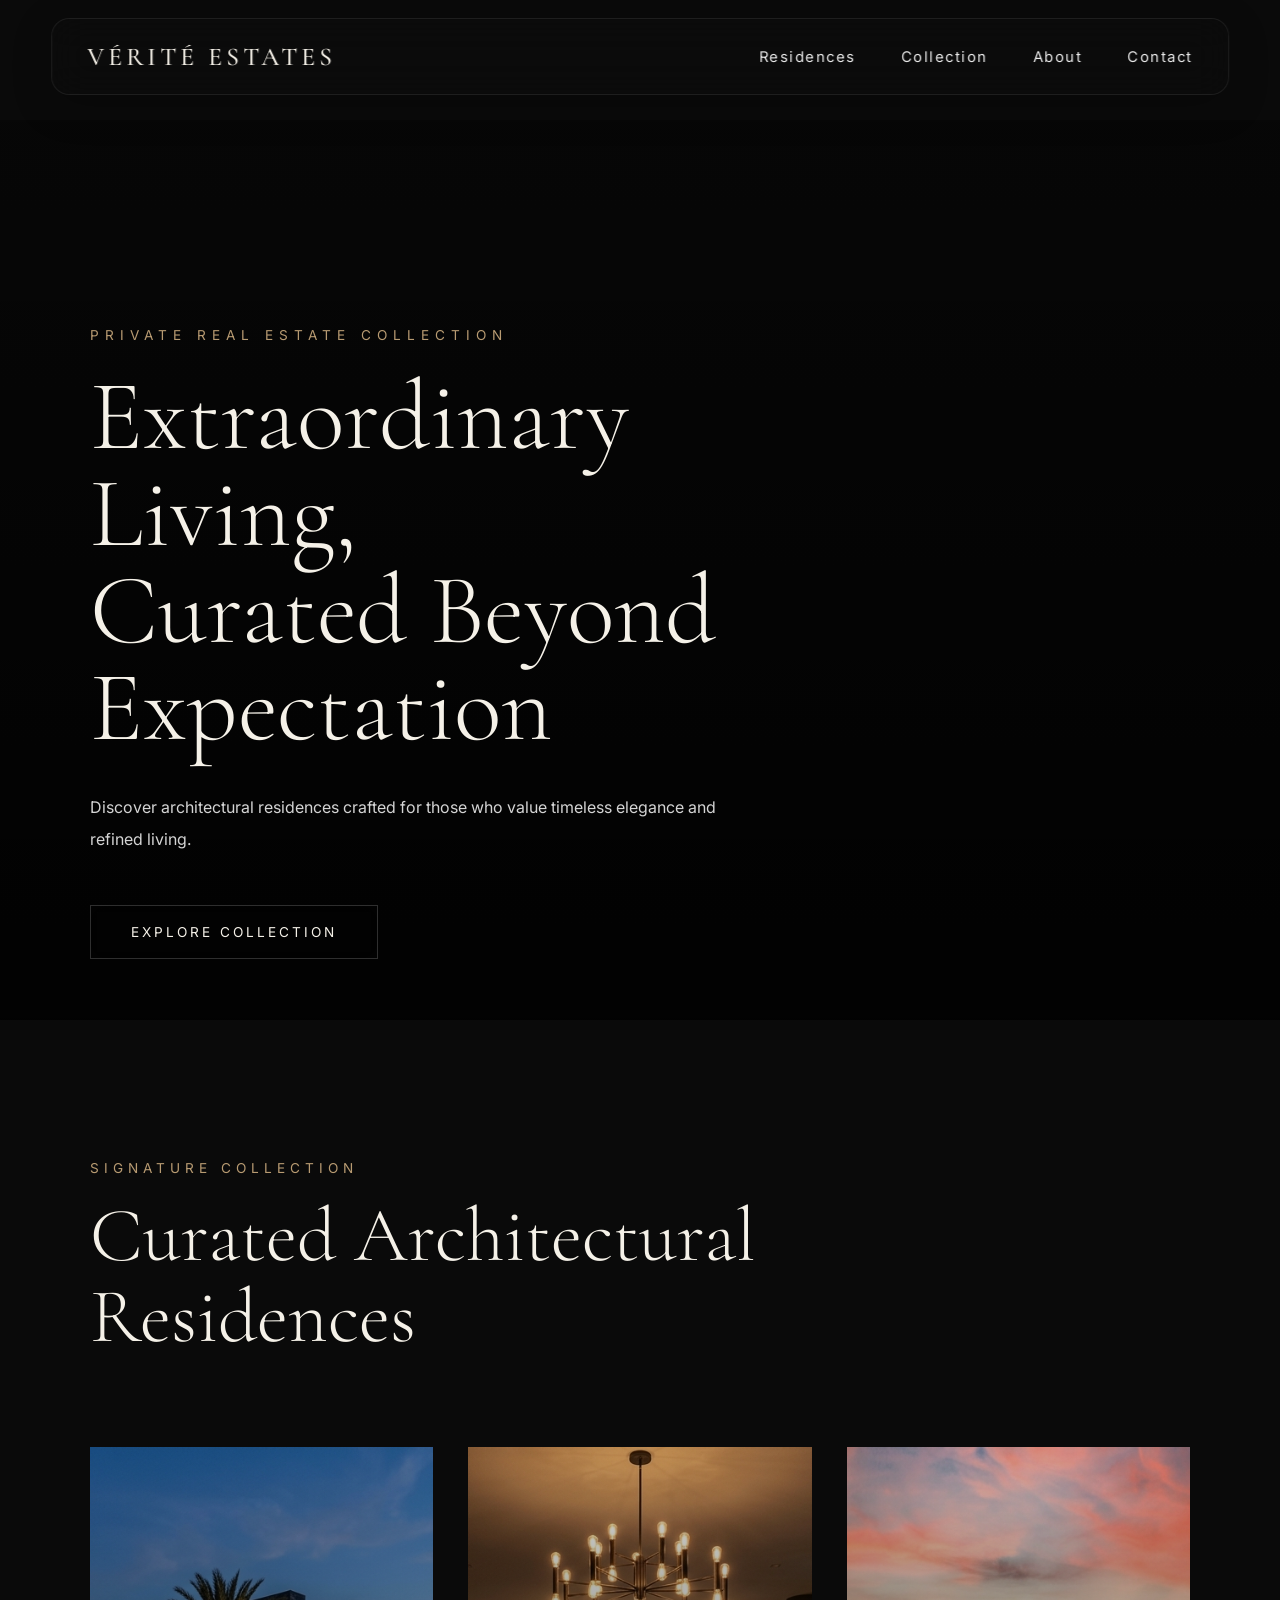
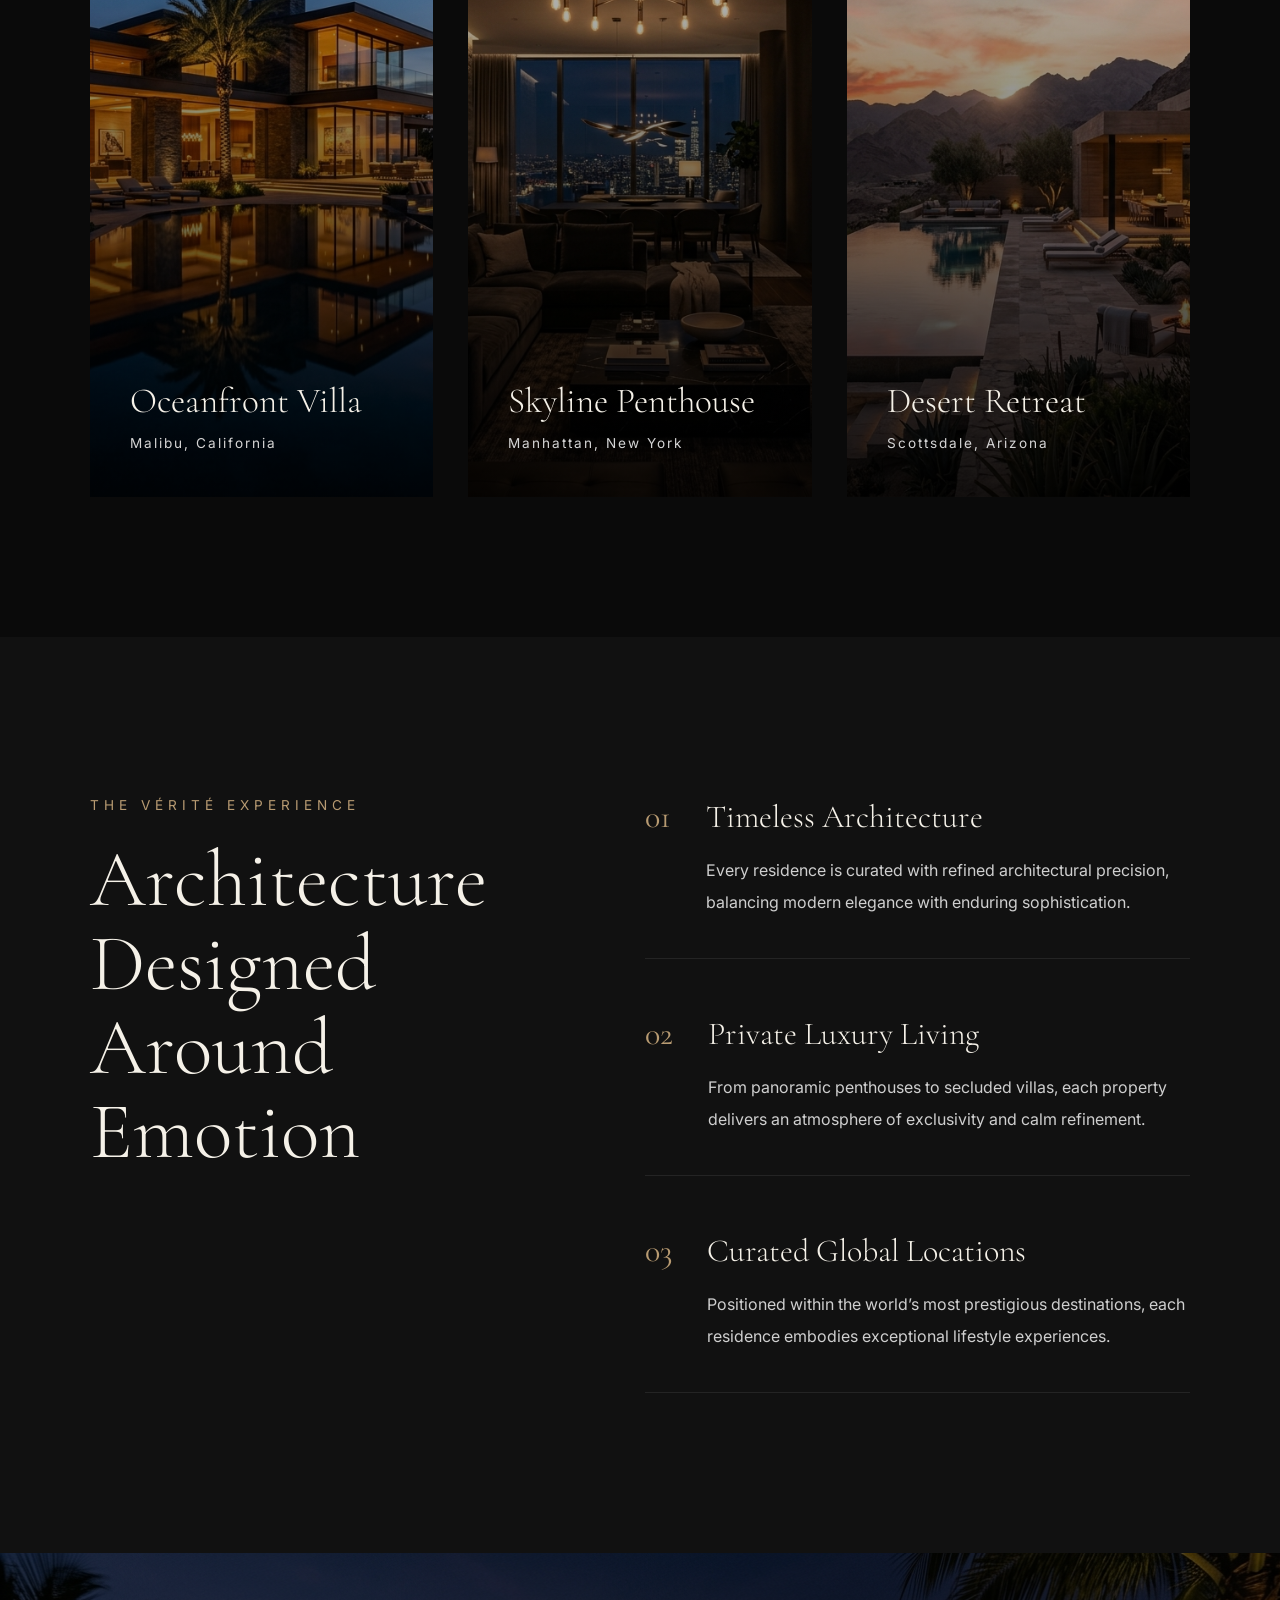
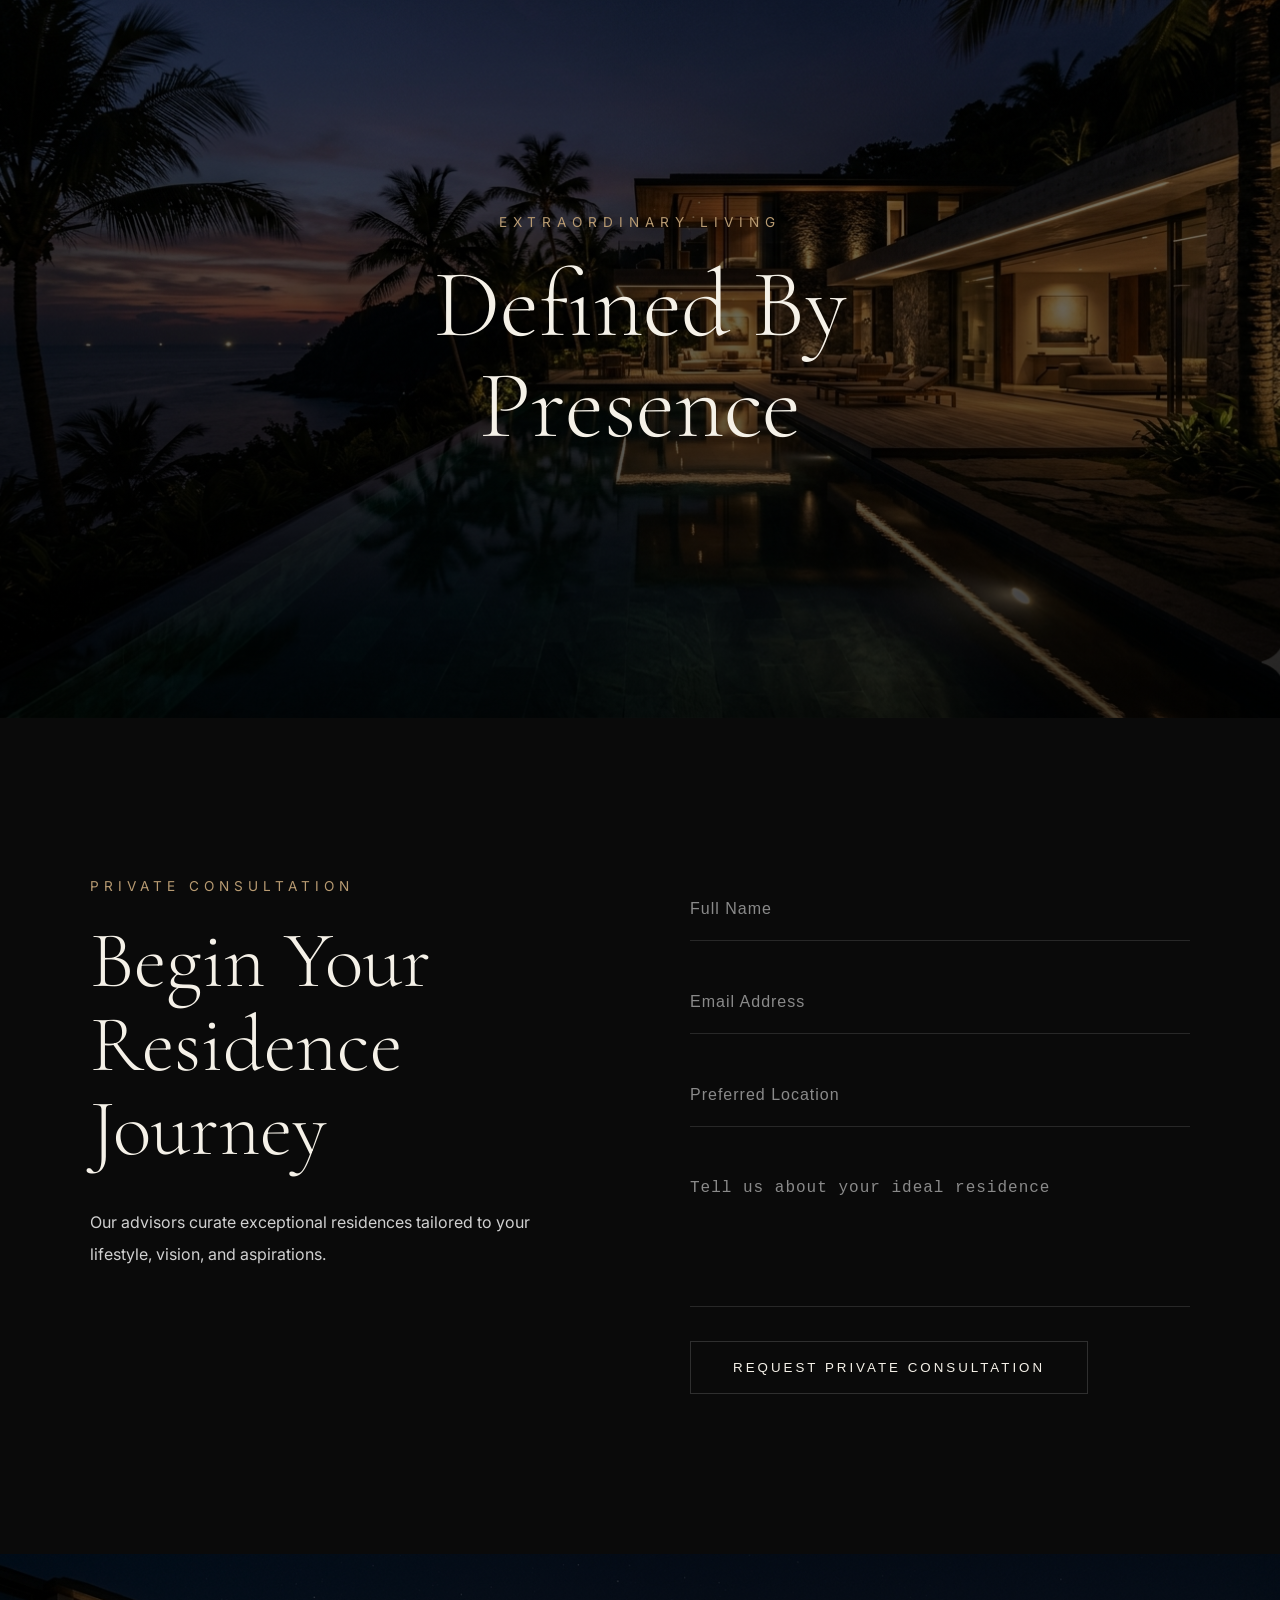
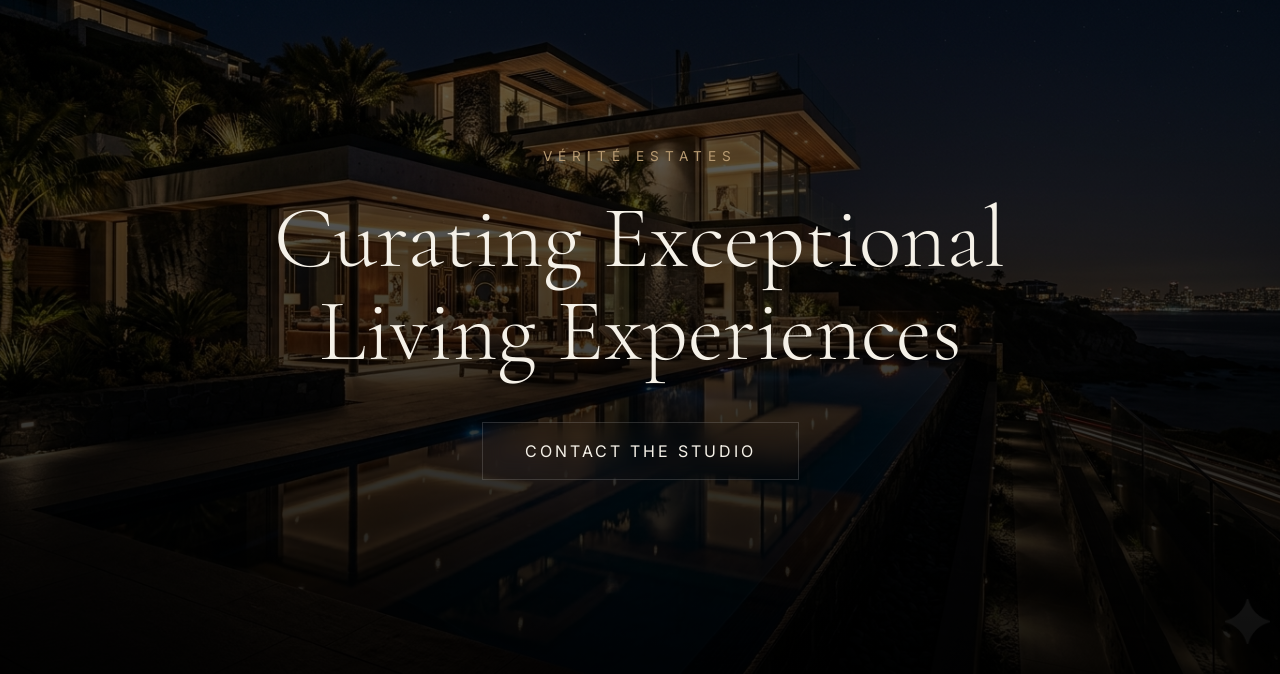
==== commit 83442d99: "index.html" ====
--- a/index.html
+++ b/index.html
@@ -55,6 +55,20 @@
 
 <section class="hero">
 
+<video
+class="hero-video"
+
+autoplay
+muted
+loop
+playsinline>
+
+    <source
+    src="images/hero-video.mp4"
+    type="video/mp4">
+
+</video>
+    
     <div class="overlay"></div>
 
     <header>
--- a/style.css
+++ b/style.css
@@ -22,7 +22,7 @@
 
     overflow-x:hidden;
 
-    padding-top:90px;
+    padding-top:120px;
 }
 
 /* HERO */
@@ -31,11 +31,6 @@
     position:relative;
 
     height:100vh;
-
-    background:url('images/hero.jpg');
-
-    background-size:cover;
-    background-position:center;
 
     overflow:hidden;
 }
@@ -60,10 +55,12 @@
 header{
     position:fixed;
 
-    top:0;
-    left:0;
-
-    width:100%;
+    top:18px;
+    left:50%;
+
+    transform:translateX(-50%);
+
+    width:92%;
 
     z-index:1000;
 
@@ -71,28 +68,39 @@
     align-items:center;
     justify-content:space-between;
 
-    padding:30px 7%;
+    padding:22px 35px;
 
     background:
-    rgba(10,10,10,0.35);
-
-    backdrop-filter:blur(14px);
+    rgba(15,15,15,0.28);
+
+    backdrop-filter:blur(18px);
+
+    border:
+    1px solid rgba(255,255,255,0.08);
+
+    border-radius:18px;
 
     transition:
-    background 0.4s ease,
-    padding 0.4s ease;
-    }
-
-/* HEADER ON SCROLL */
+    all 0.45s ease;
+
+    box-shadow:
+    0 10px 40px rgba(0,0,0,0.22);
+}
+
+/* SCROLLED */
 
 header.scrolled{
+
     background:
-    rgba(10,10,10,0.92);
-
-    padding:22px 7%;
+    rgba(10,10,10,0.62);
+
+    backdrop-filter:blur(24px);
+
+    border:
+    1px solid rgba(255,255,255,0.06);
 
     box-shadow:
-    0 10px 40px rgba(0,0,0,0.35);
+    0 20px 60px rgba(0,0,0,0.35);
 }
 
 /* LOGO */
@@ -1248,3 +1256,102 @@
     }
 
 }
+
+/* SUCCESS PAGE */
+
+.success-page{
+    position:relative;
+
+    height:100vh;
+
+    background:
+    url('images/footer.jpg');
+
+    background-size:cover;
+    background-position:center;
+
+    display:flex;
+    align-items:center;
+    justify-content:center;
+
+    text-align:center;
+
+    overflow:hidden;
+}
+
+/* OVERLAY */
+
+.success-overlay{
+    position:absolute;
+
+    inset:0;
+
+    background:
+    linear-gradient(
+        to bottom,
+        rgba(0,0,0,0.6),
+        rgba(0,0,0,0.88)
+    );
+}
+
+/* CONTENT */
+
+.success-content{
+    position:relative;
+
+    z-index:5;
+
+    padding:0 7%;
+}
+
+.success-content p{
+    color:#B89B72;
+
+    letter-spacing:6px;
+
+    margin-bottom:25px;
+}
+
+.success-content h1{
+    font-family:'Cormorant Garamond',serif;
+
+    font-size:6rem;
+    font-weight:300;
+
+    margin-bottom:25px;
+}
+
+.success-content span{
+    display:block;
+
+    color:#D0D0D0;
+
+    margin-bottom:45px;
+
+    line-height:2;
+}
+
+/* BUTTON */
+
+.success-content a{
+    display:inline-block;
+
+    padding:18px 42px;
+
+    border:
+    1px solid rgba(255,255,255,0.15);
+
+    color:#F5F1E8;
+
+    text-decoration:none;
+
+    letter-spacing:3px;
+
+    transition:0.5s ease;
+}
+
+.success-content a:hover{
+    background:#B89B72;
+
+    color:#0A0A0A;
+    }
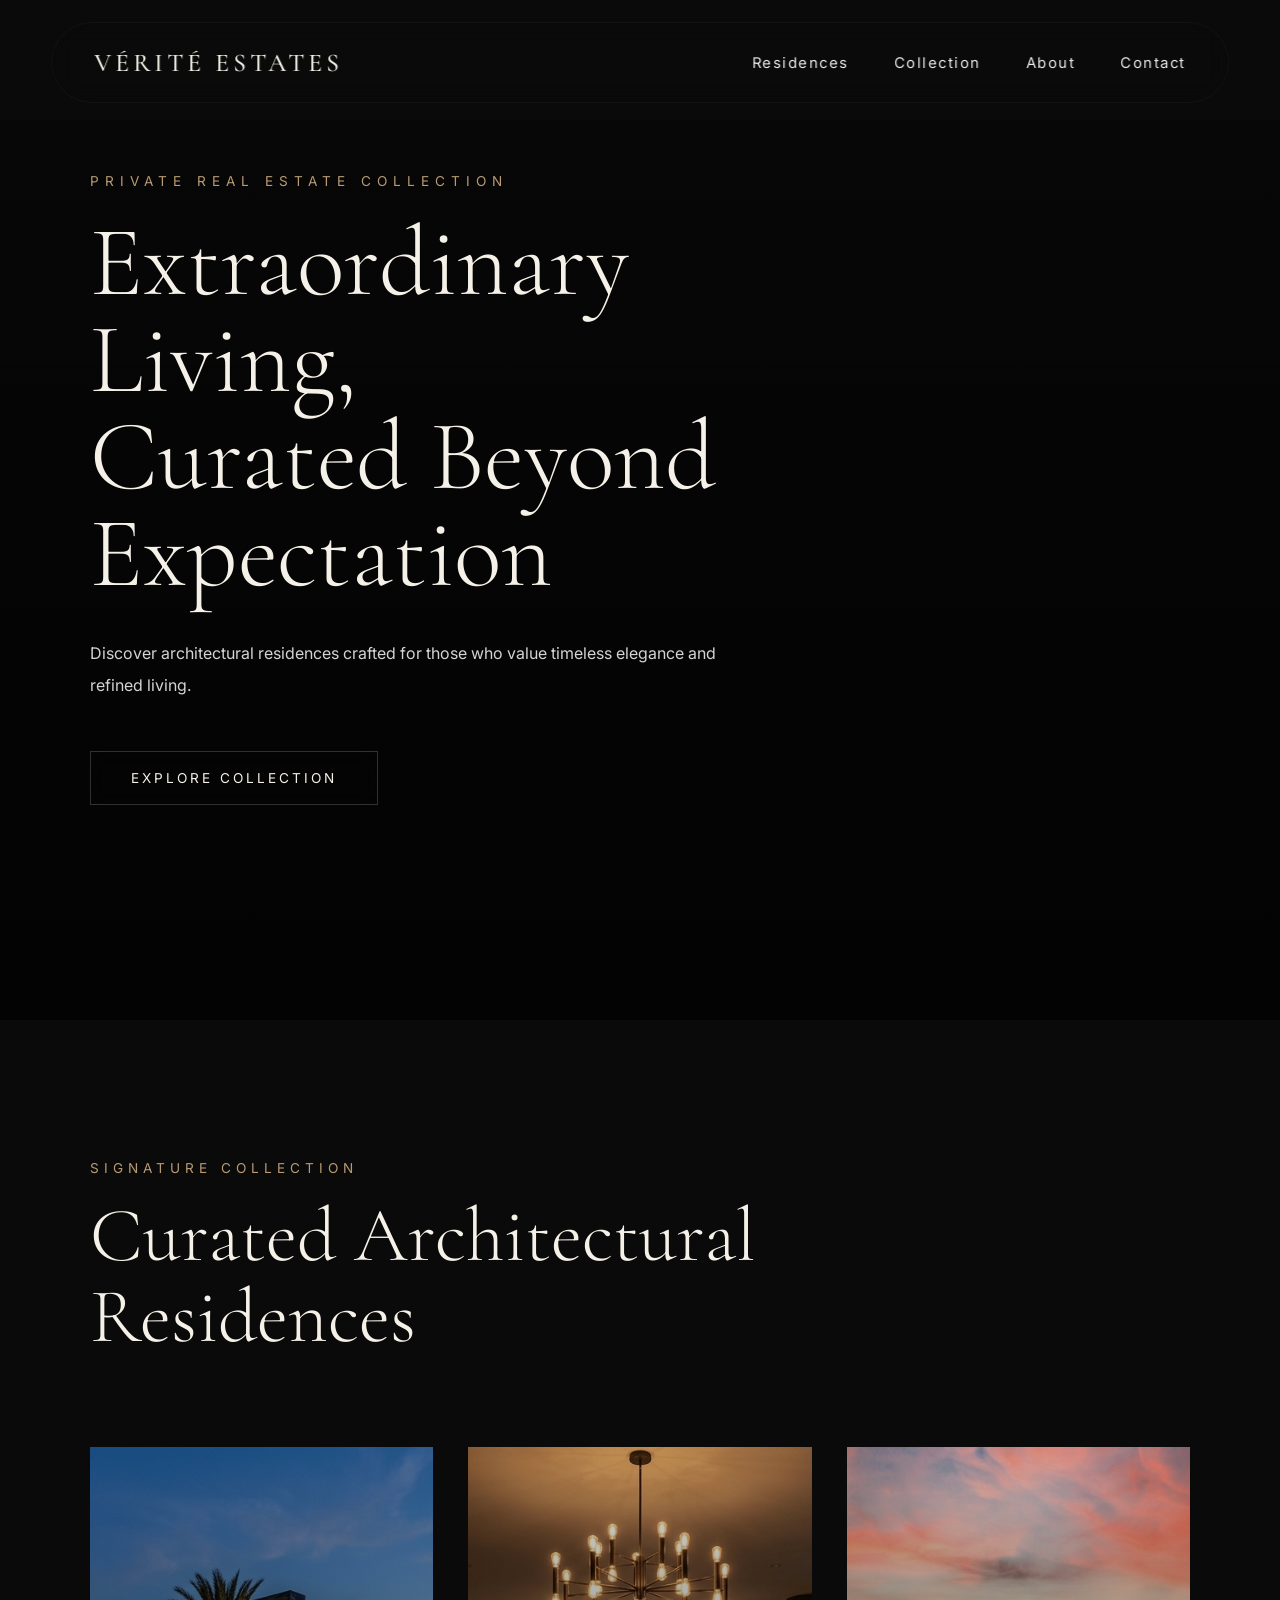
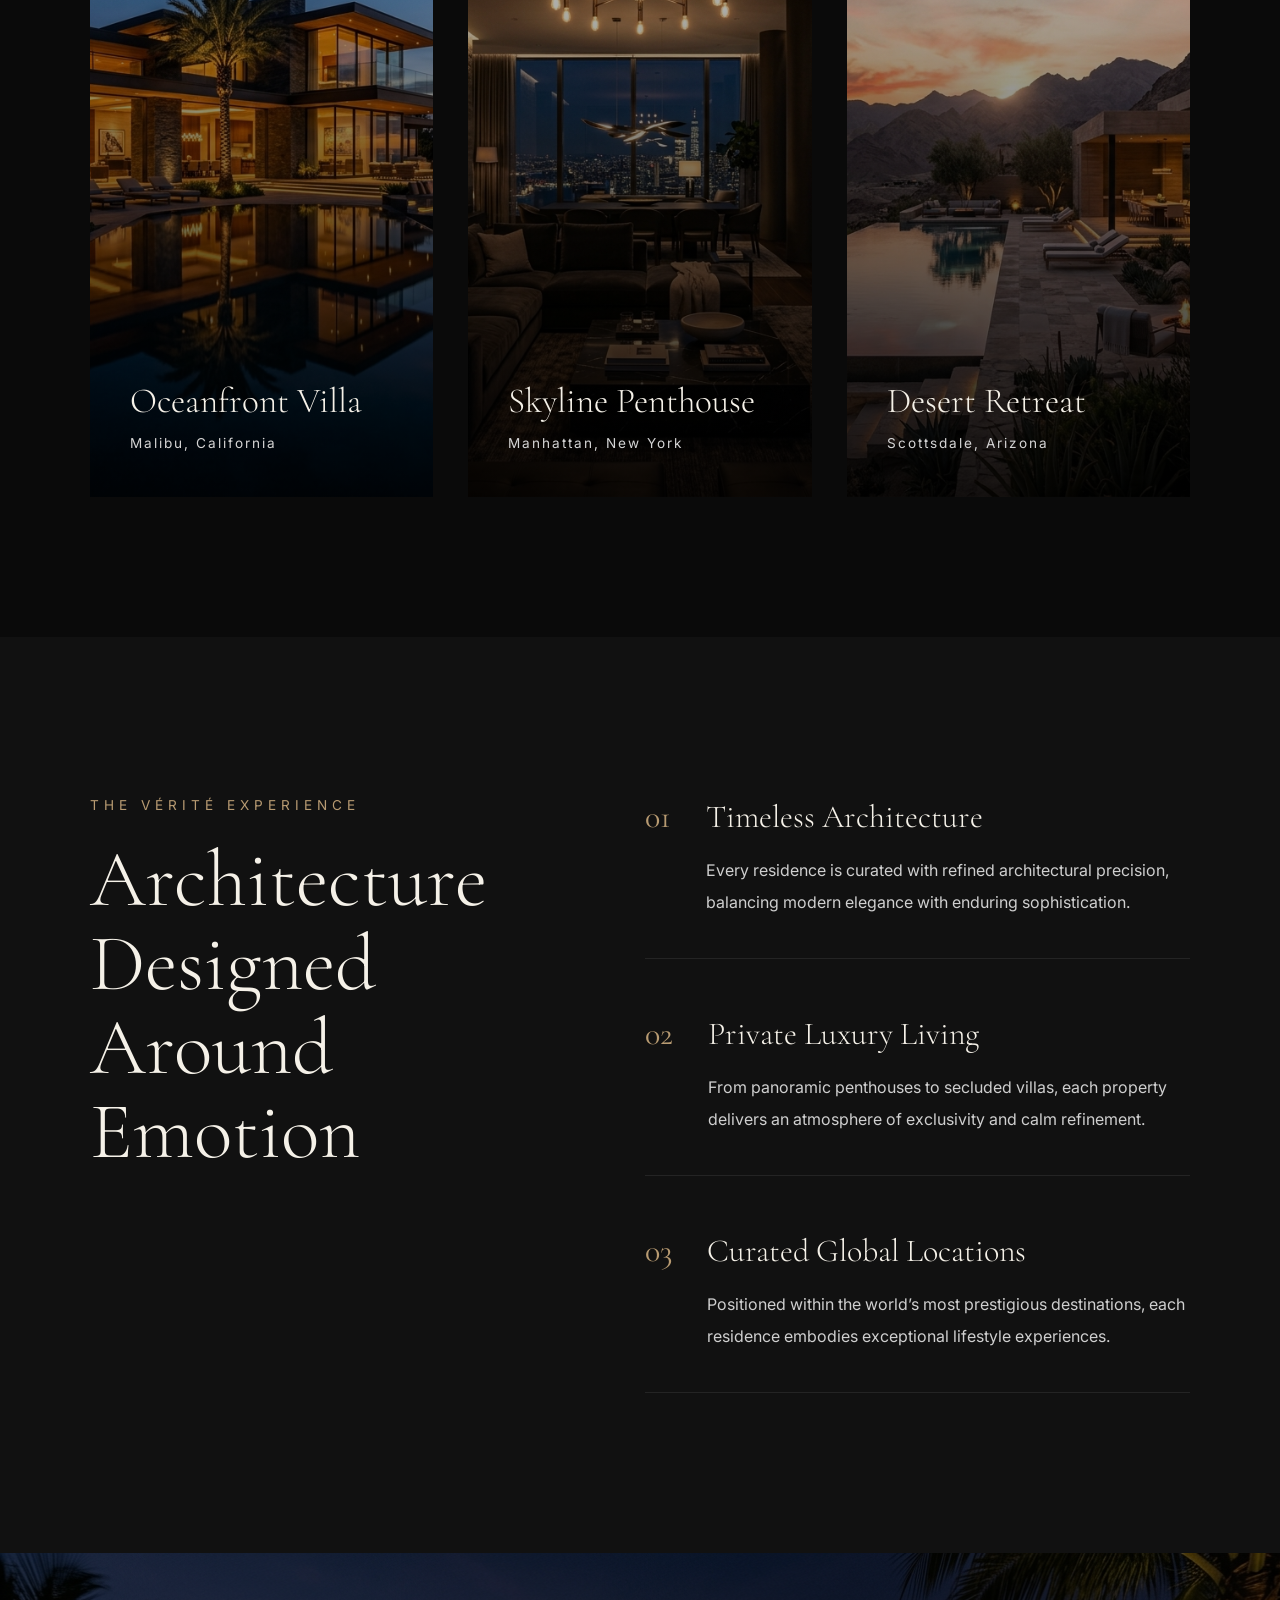
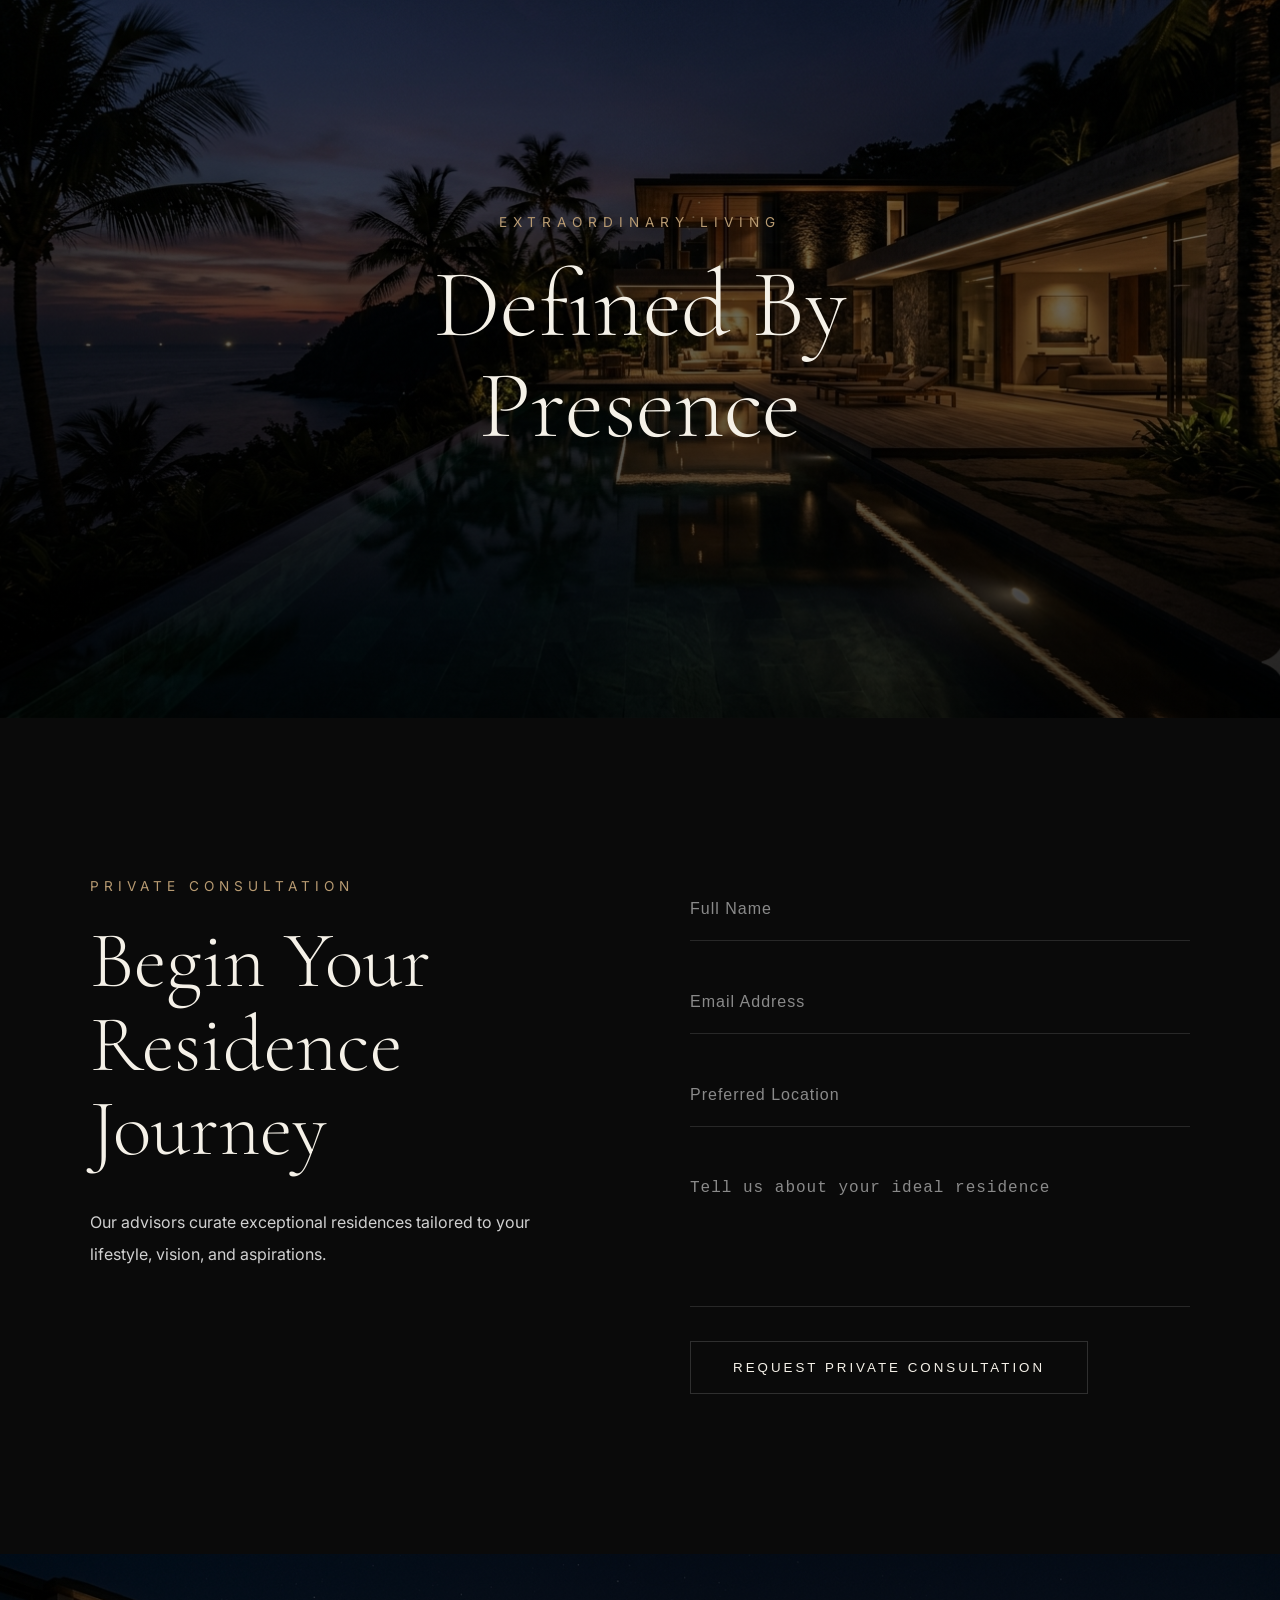
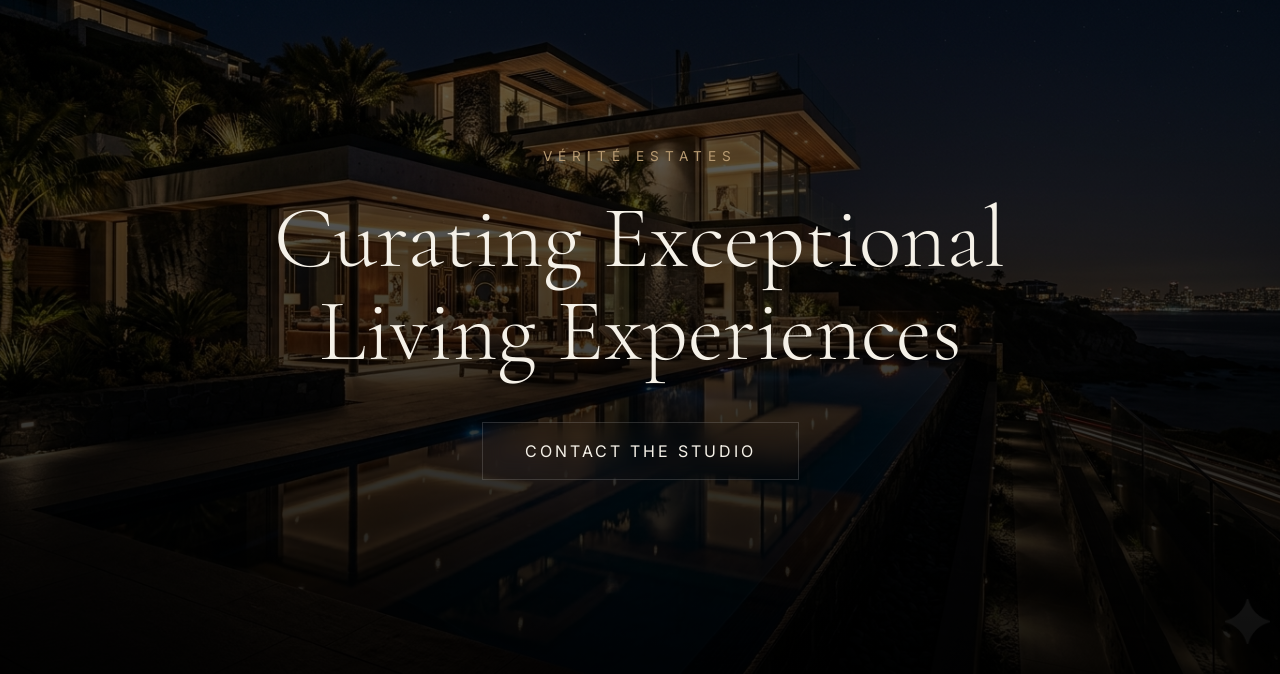
==== commit 8b39ff06: "index.html" ====
--- a/index.html
+++ b/index.html
@@ -451,7 +451,7 @@
 
         </h2>
 
-        <a href="https://kagonameshack-cmyk.github.io/Kagona-web-design-/index.html#">
+        <a href="https://kagonameshack-cmyk.github.io/Kagona-webdesign-/index.html#contact">
 
             CONTACT THE STUDIO
 
--- a/style.css
+++ b/style.css
@@ -33,6 +33,22 @@
     height:100vh;
 
     overflow:hidden;
+}
+
+/* HERO VIDEO */
+
+.hero-video{
+    position:absolute;
+
+    top:0;
+    left:0;
+
+    width:100%;
+    height:100%;
+
+    object-fit:cover;
+
+    z-index:-2;
 }
 
 /* OVERLAY */
@@ -46,62 +62,60 @@
     linear-gradient(
         to bottom,
         rgba(0,0,0,0.35),
-        rgba(0,0,0,0.85)
+        rgba(0,0,0,0.72)
     );
+
+    z-index:-1;
 }
 
 /* HEADER */
 
 header{
+    width:92%;
+
     position:fixed;
 
-    top:18px;
+    top:22px;
     left:50%;
 
     transform:translateX(-50%);
 
-    width:92%;
+    padding:24px 42px;
+
+    display:flex;
+    justify-content:space-between;
+    align-items:center;
 
     z-index:1000;
 
-    display:flex;
-    align-items:center;
-    justify-content:space-between;
-
-    padding:22px 35px;
+    transition:0.45s ease;
+
+    border:
+    1px solid rgba(255,255,255,0.04);
+
+    border-radius:100px;
 
     background:
-    rgba(15,15,15,0.28);
-
-    backdrop-filter:blur(18px);
-
-    border:
-    1px solid rgba(255,255,255,0.08);
-
-    border-radius:18px;
-
-    transition:
-    all 0.45s ease;
-
-    box-shadow:
-    0 10px 40px rgba(0,0,0,0.22);
-}
-
-/* SCROLLED */
+    rgba(12,12,12,0.18);
+
+    backdrop-filter:blur(12px);
+}
+
+/* ON SCROLL */
 
 header.scrolled{
 
     background:
-    rgba(10,10,10,0.62);
-
-    backdrop-filter:blur(24px);
+    rgba(10,10,10,0.52);
+
+    backdrop-filter:blur(22px);
 
     border:
     1px solid rgba(255,255,255,0.06);
 
     box-shadow:
-    0 20px 60px rgba(0,0,0,0.35);
-}
+    0 12px 40px rgba(0,0,0,0.24);
+                   }
 
 /* LOGO */
 
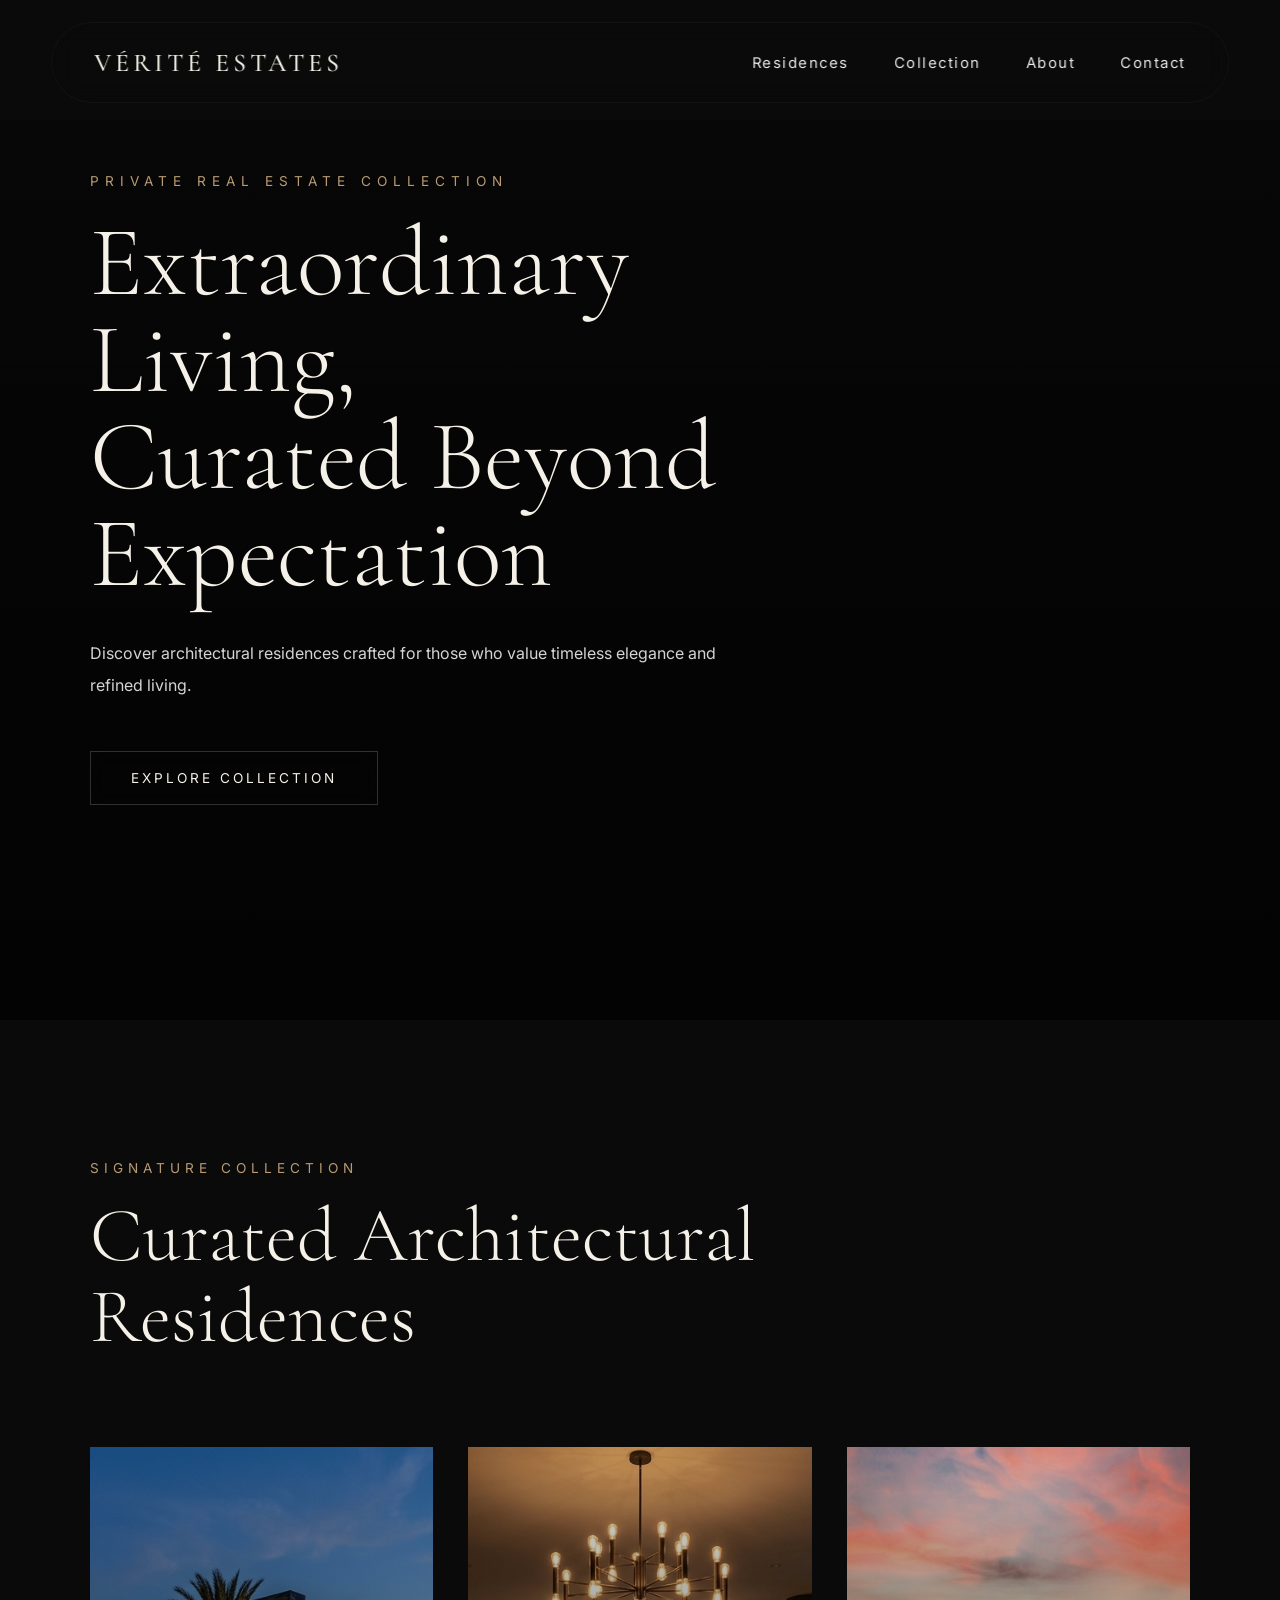
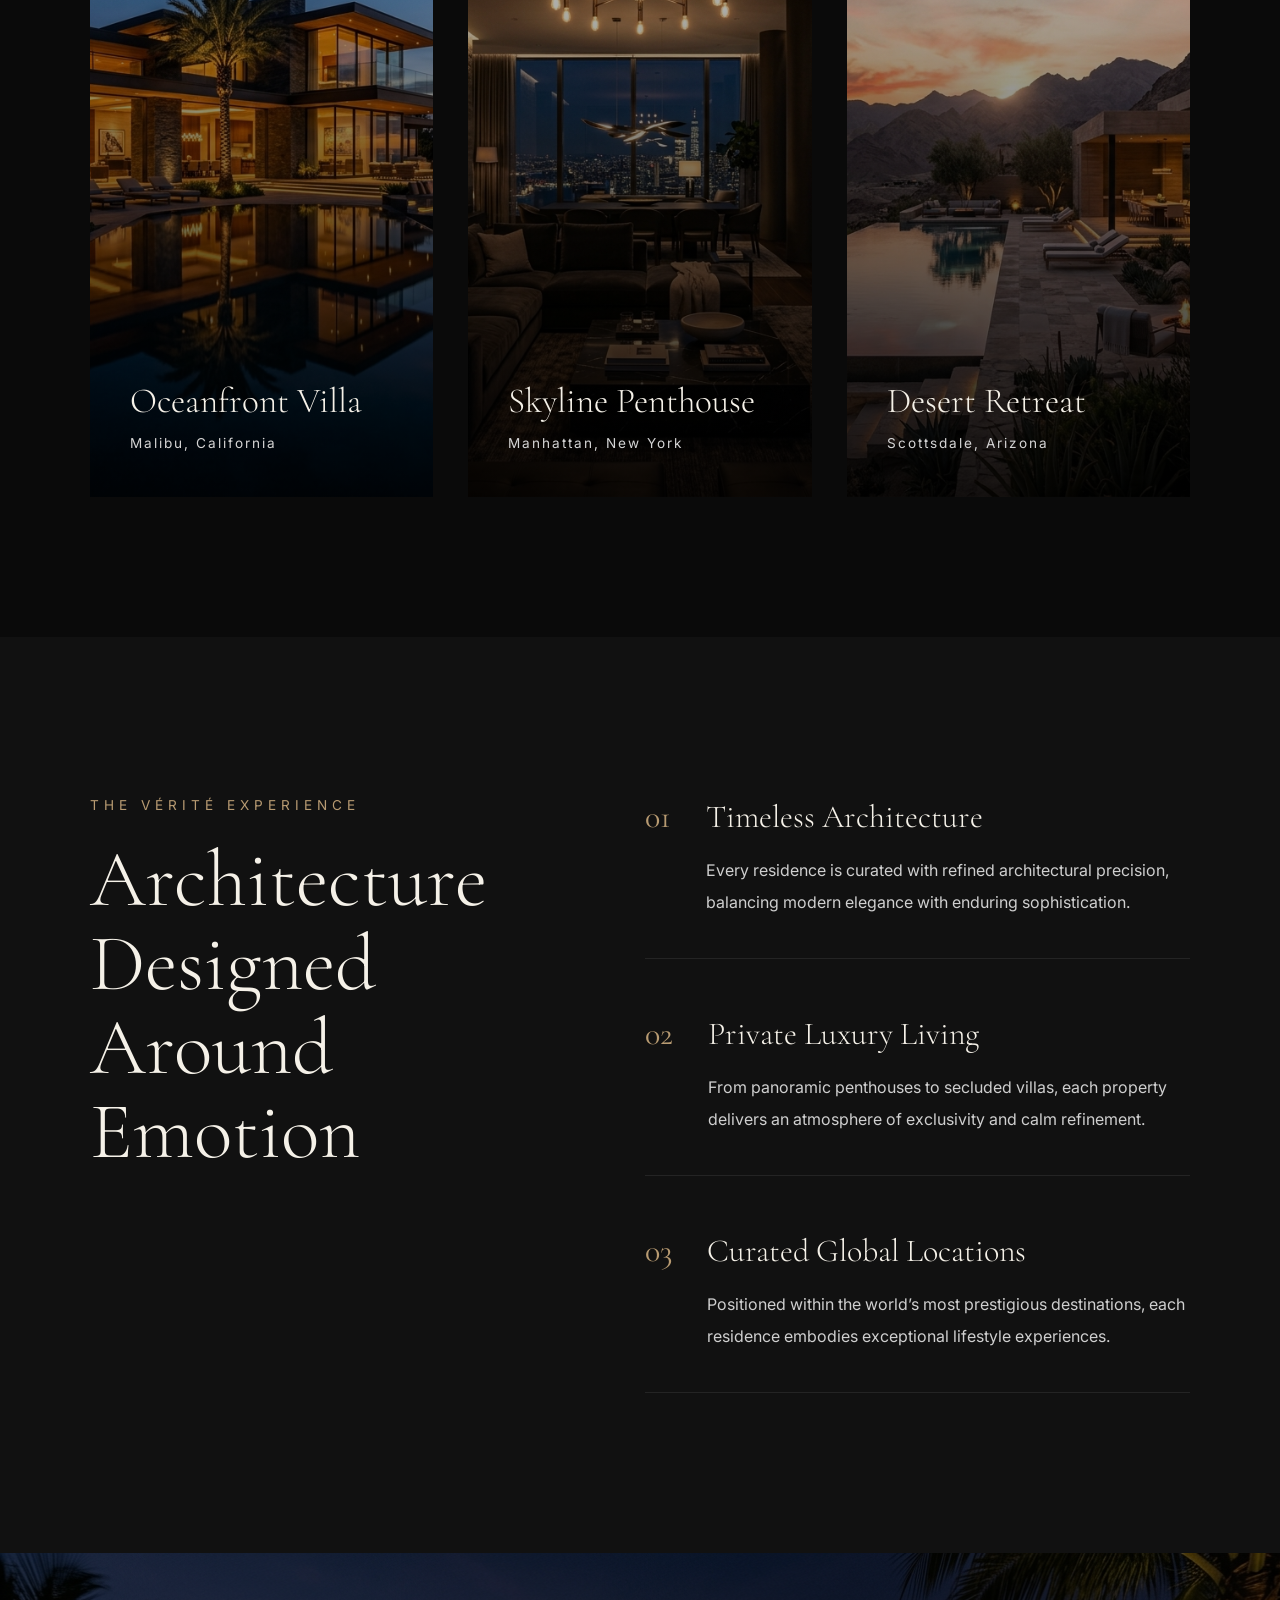
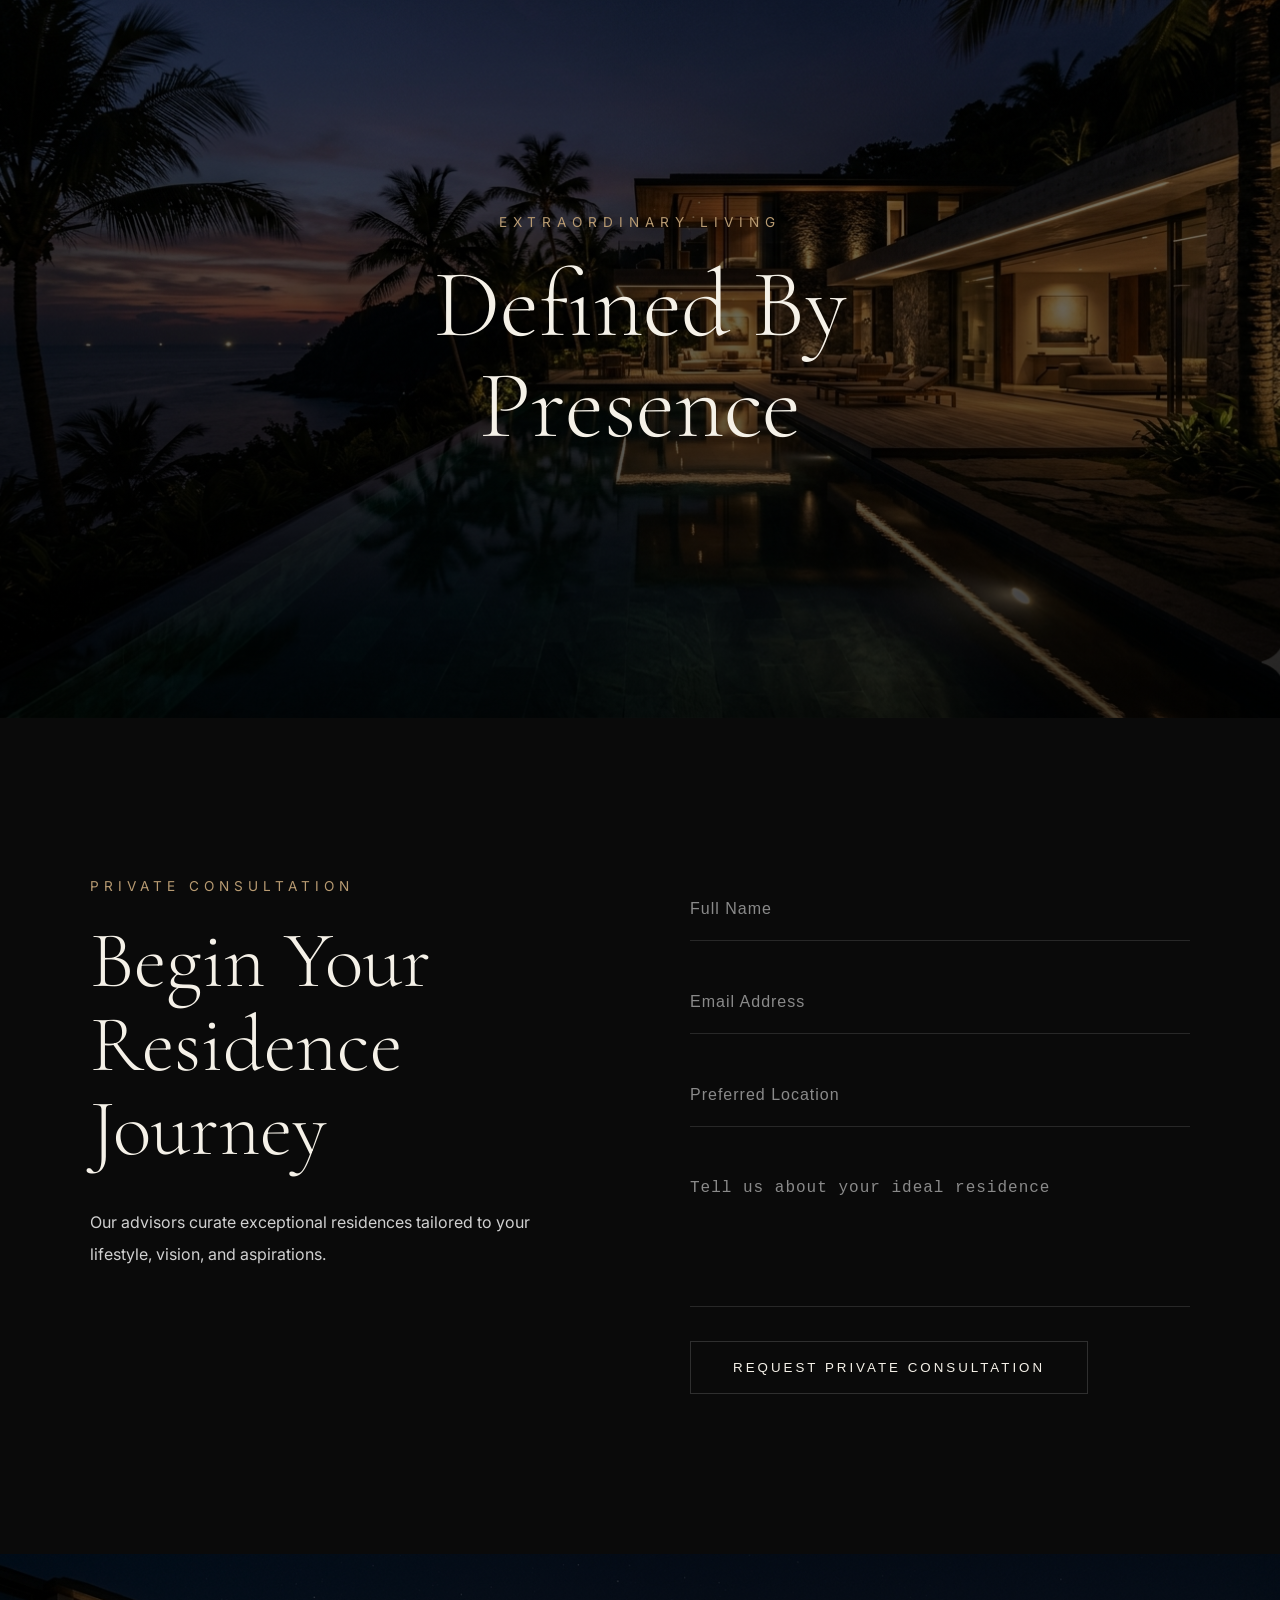
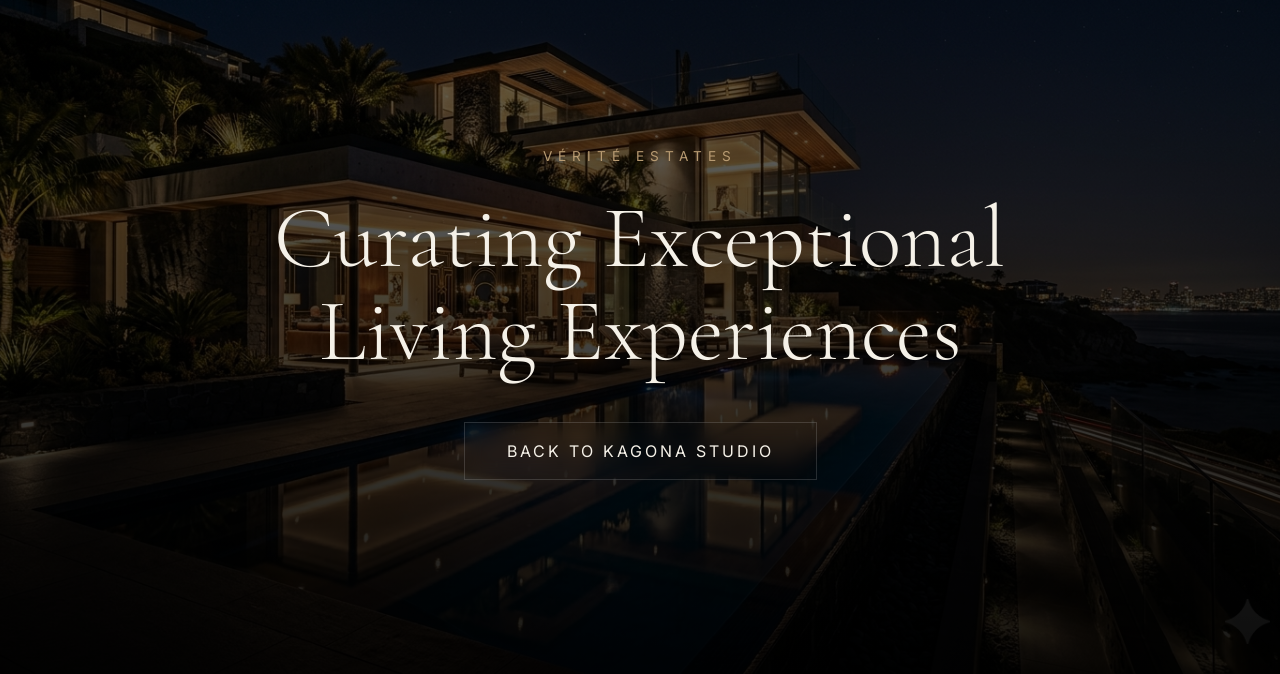
==== commit 94b4d704: "Update index.html" ====
--- a/index.html
+++ b/index.html
@@ -453,7 +453,7 @@
 
         <a href="https://kagonameshack-cmyk.github.io/Kagona-webdesign-/index.html#contact">
 
-            CONTACT THE STUDIO
+            BACK TO KAGONA STUDIO 
 
         </a>
 
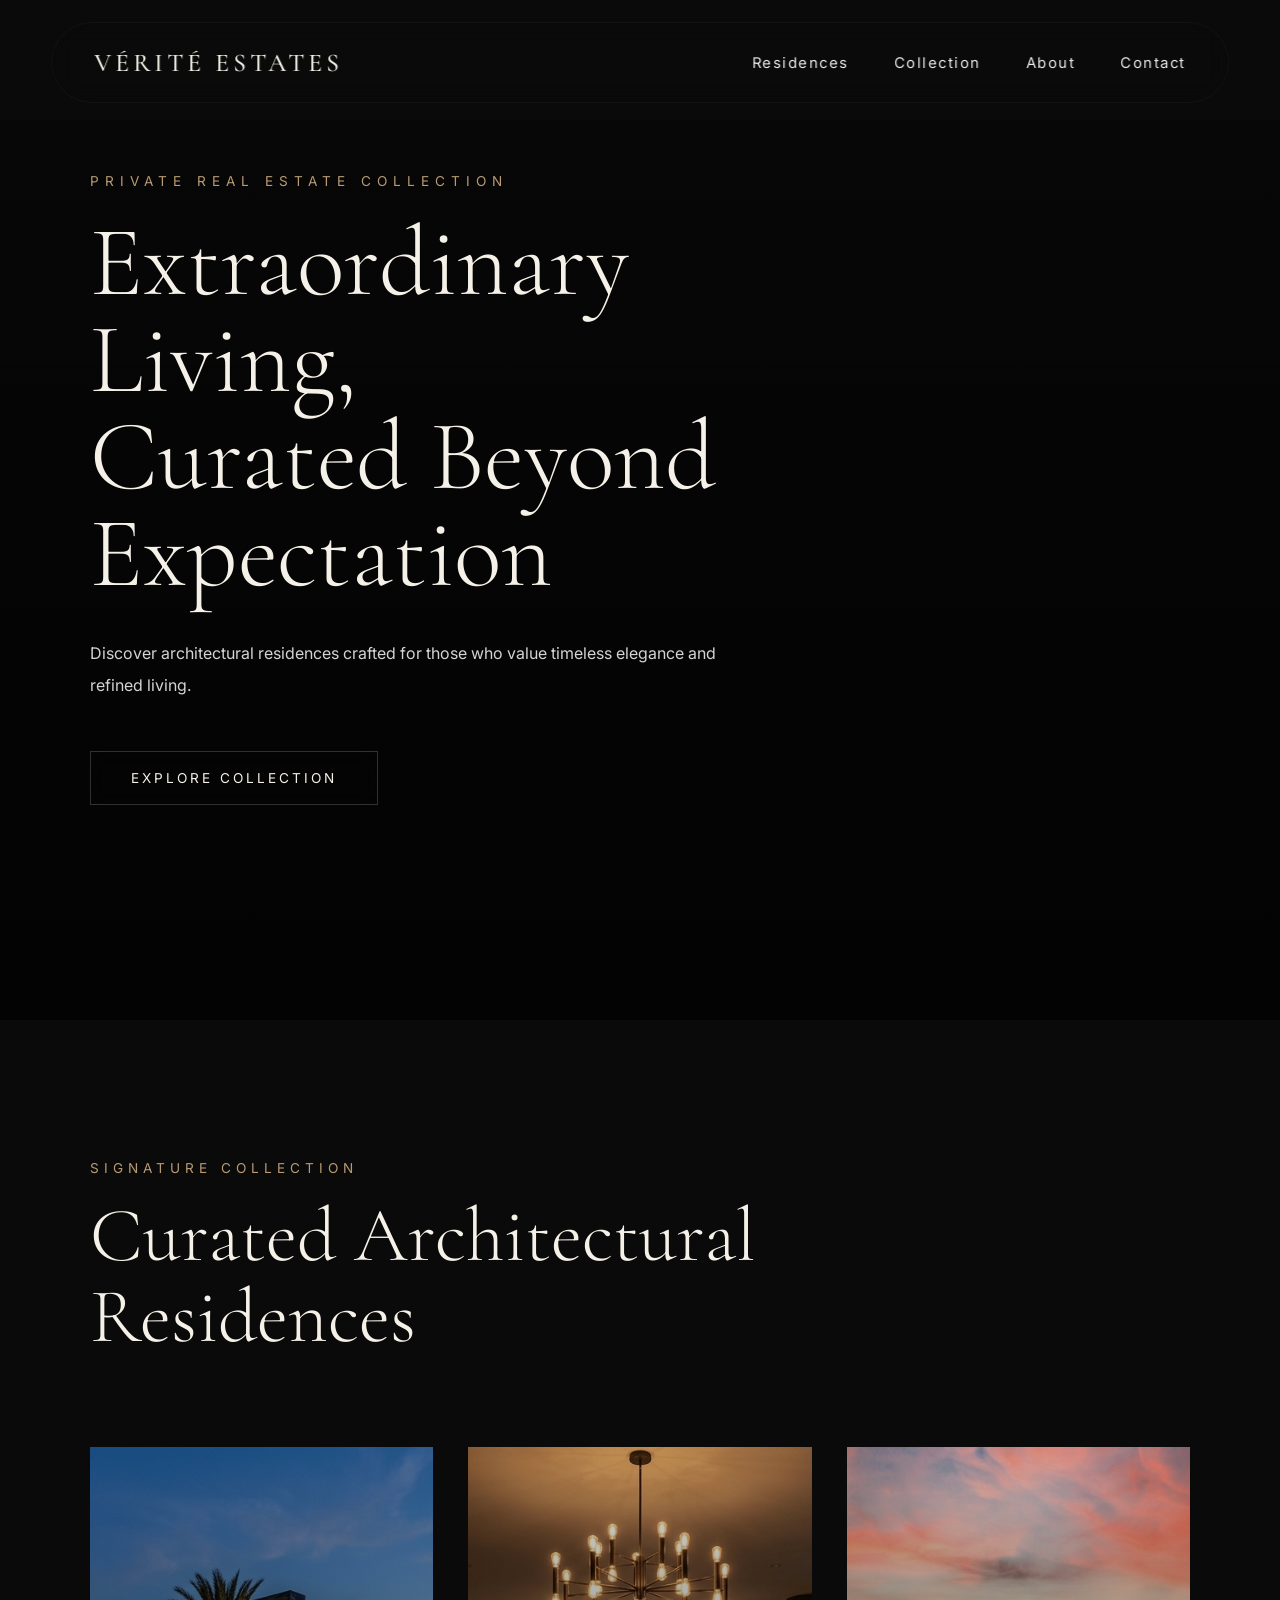
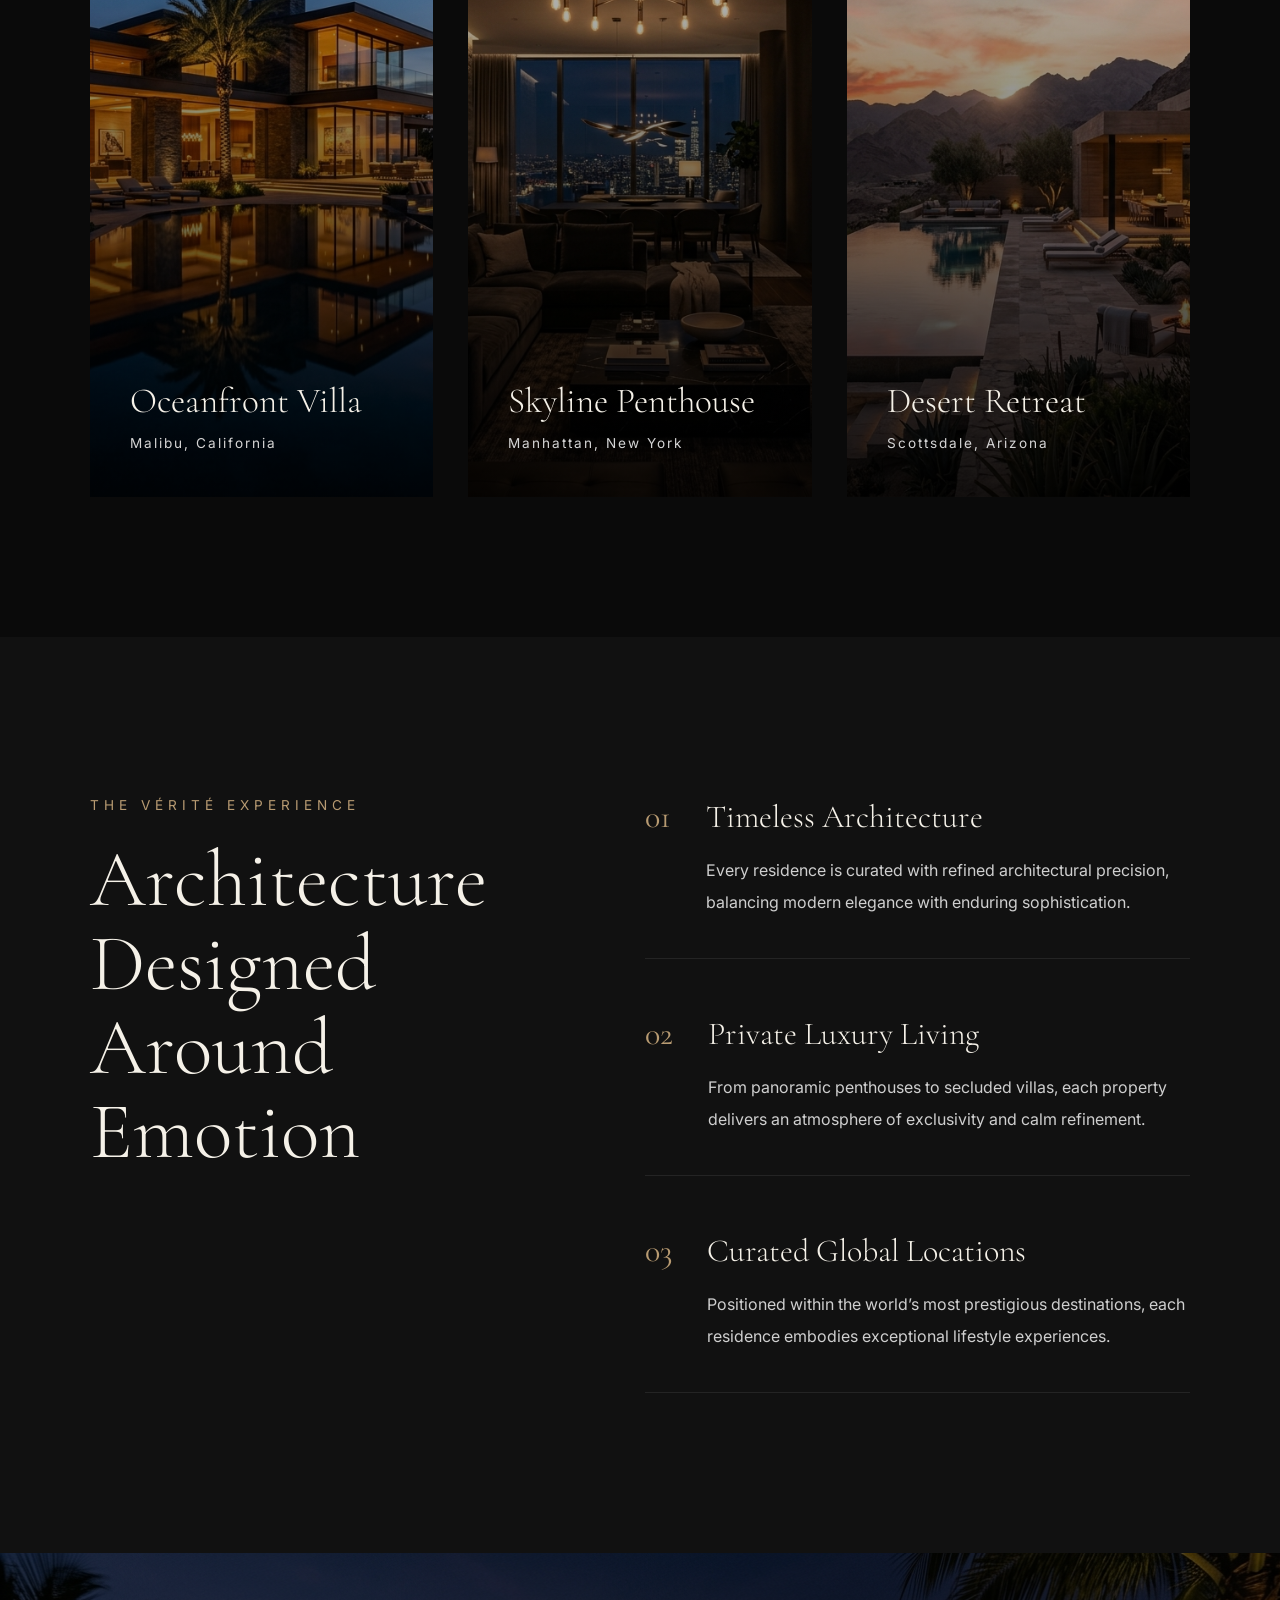
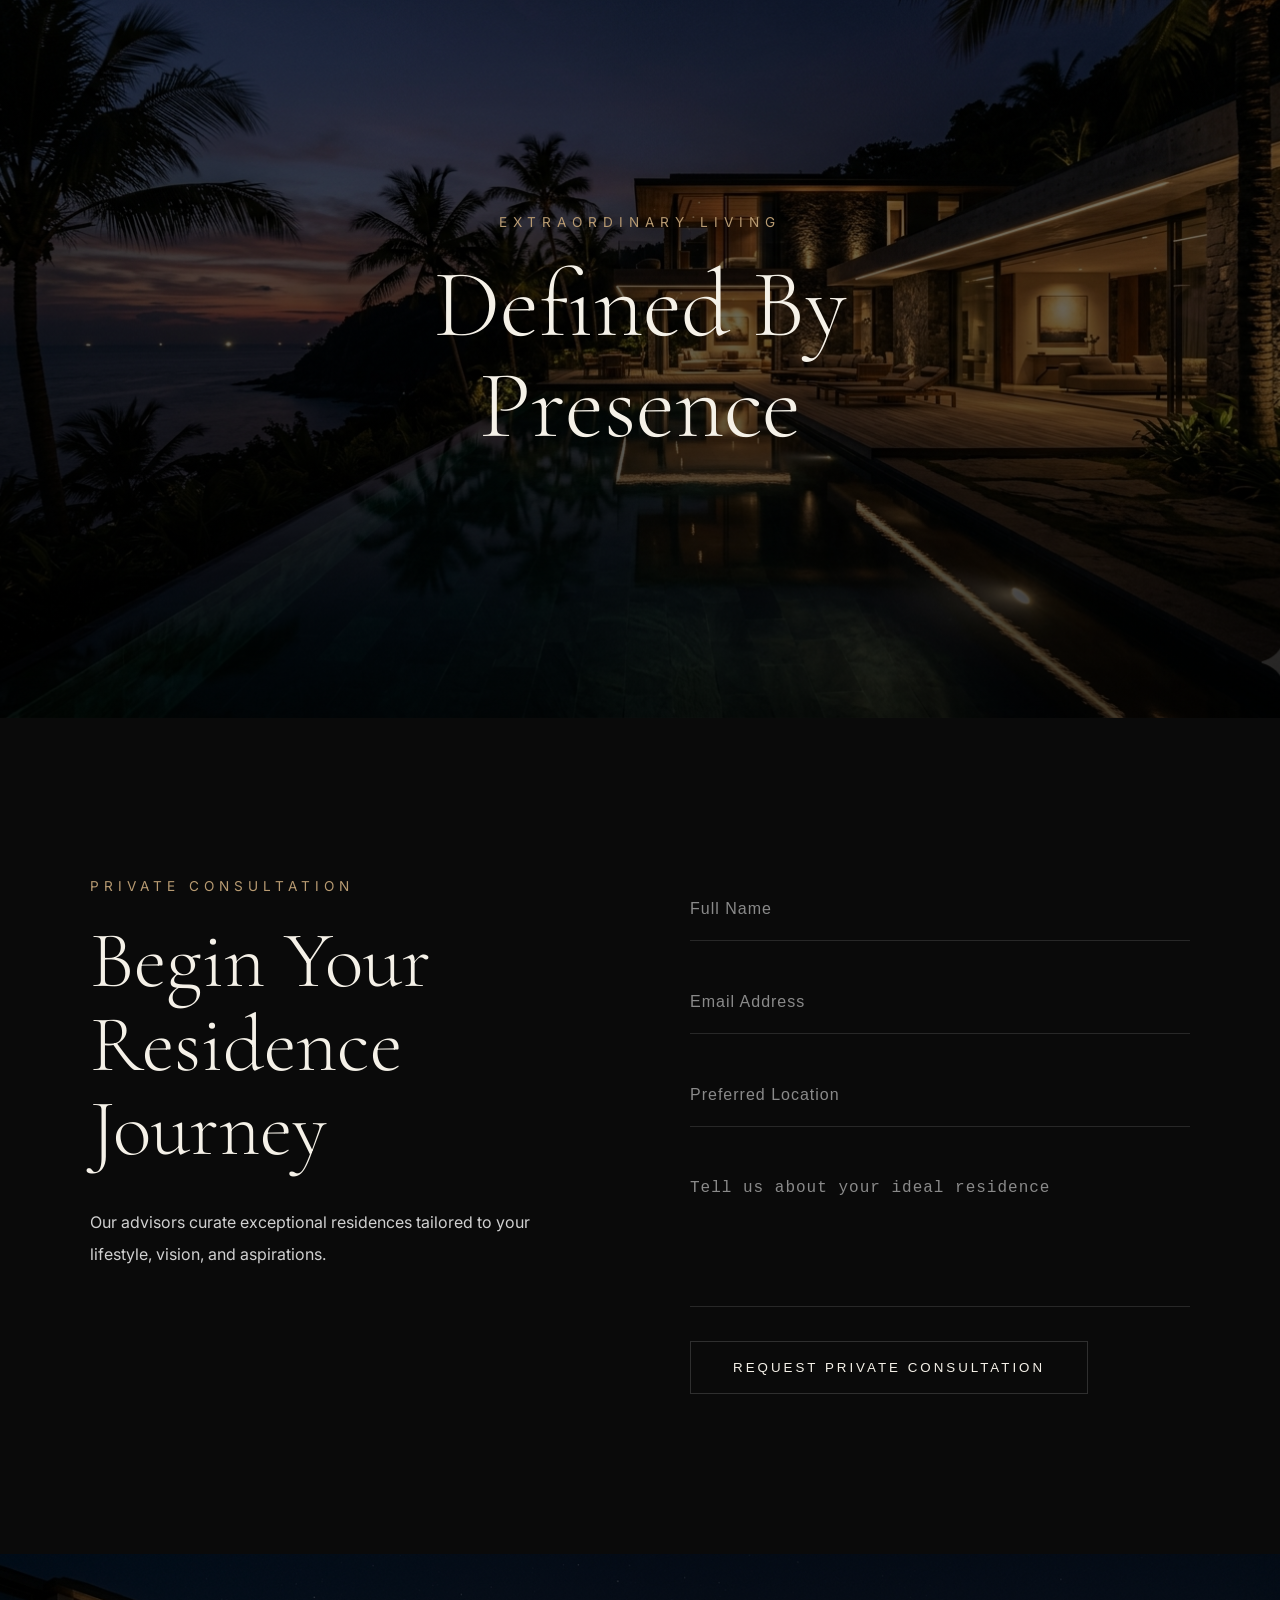
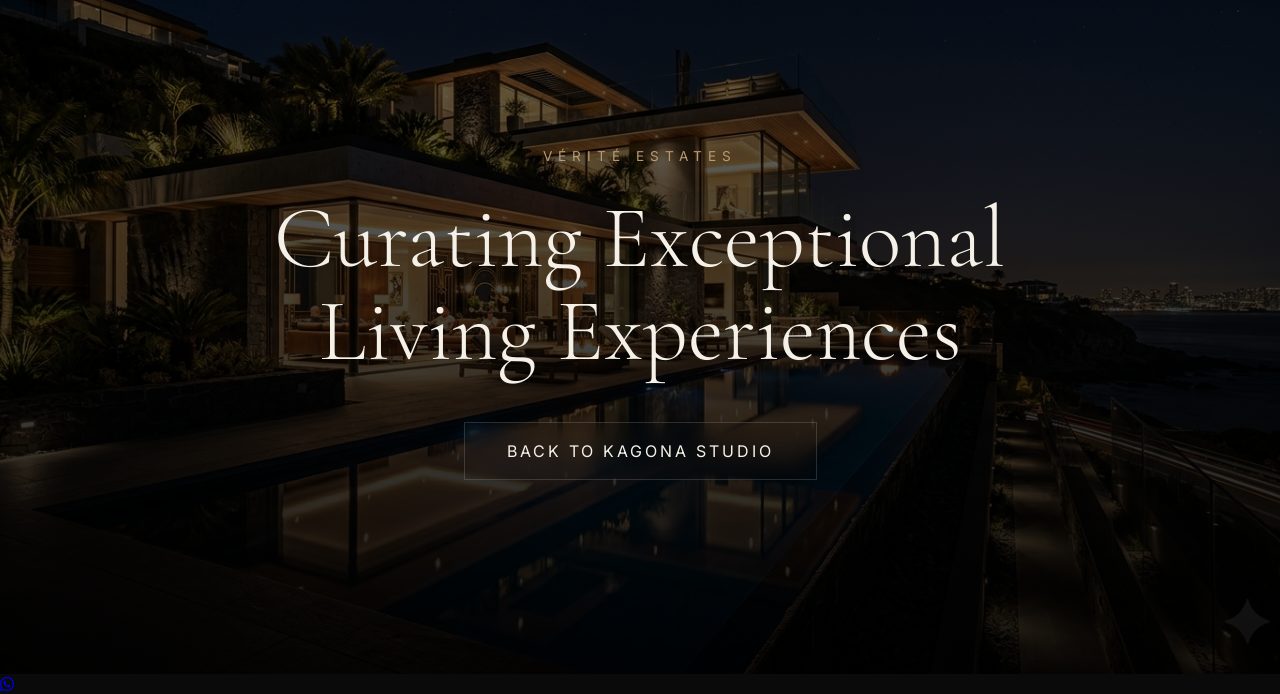
==== commit 4ab18060: "Update index.html" ====
--- a/index.html
+++ b/index.html
@@ -22,6 +22,9 @@
 <link href="https://fonts.googleapis.com/css2?family=Cormorant+Garamond:wght@300;400;500;600&family=Inter:wght@300;400;500&display=swap"
 rel="stylesheet">
 
+<link rel="stylesheet"
+href="https://cdnjs.cloudflare.com/ajax/libs/font-awesome/6.5.1/css/all.min.css">
+    
 <link rel="stylesheet"
 href="style.css">
 
@@ -462,6 +465,16 @@
 </footer>
 
 <script src="script.js"></script>
+
+<!-- FLOATING WHATSAPP -->
+
+<a href="https://wa.me/254710138060?text=Hello%20Kagona,%20I%20just%20visited%20your%20website%20and%20would%20like%20to%20discuss%20a%20project."
+class="floating-whatsapp"
+target="_blank">
+
+    <i class="fab fa-whatsapp"></i>
+
+</a>    
     
 </body>
 
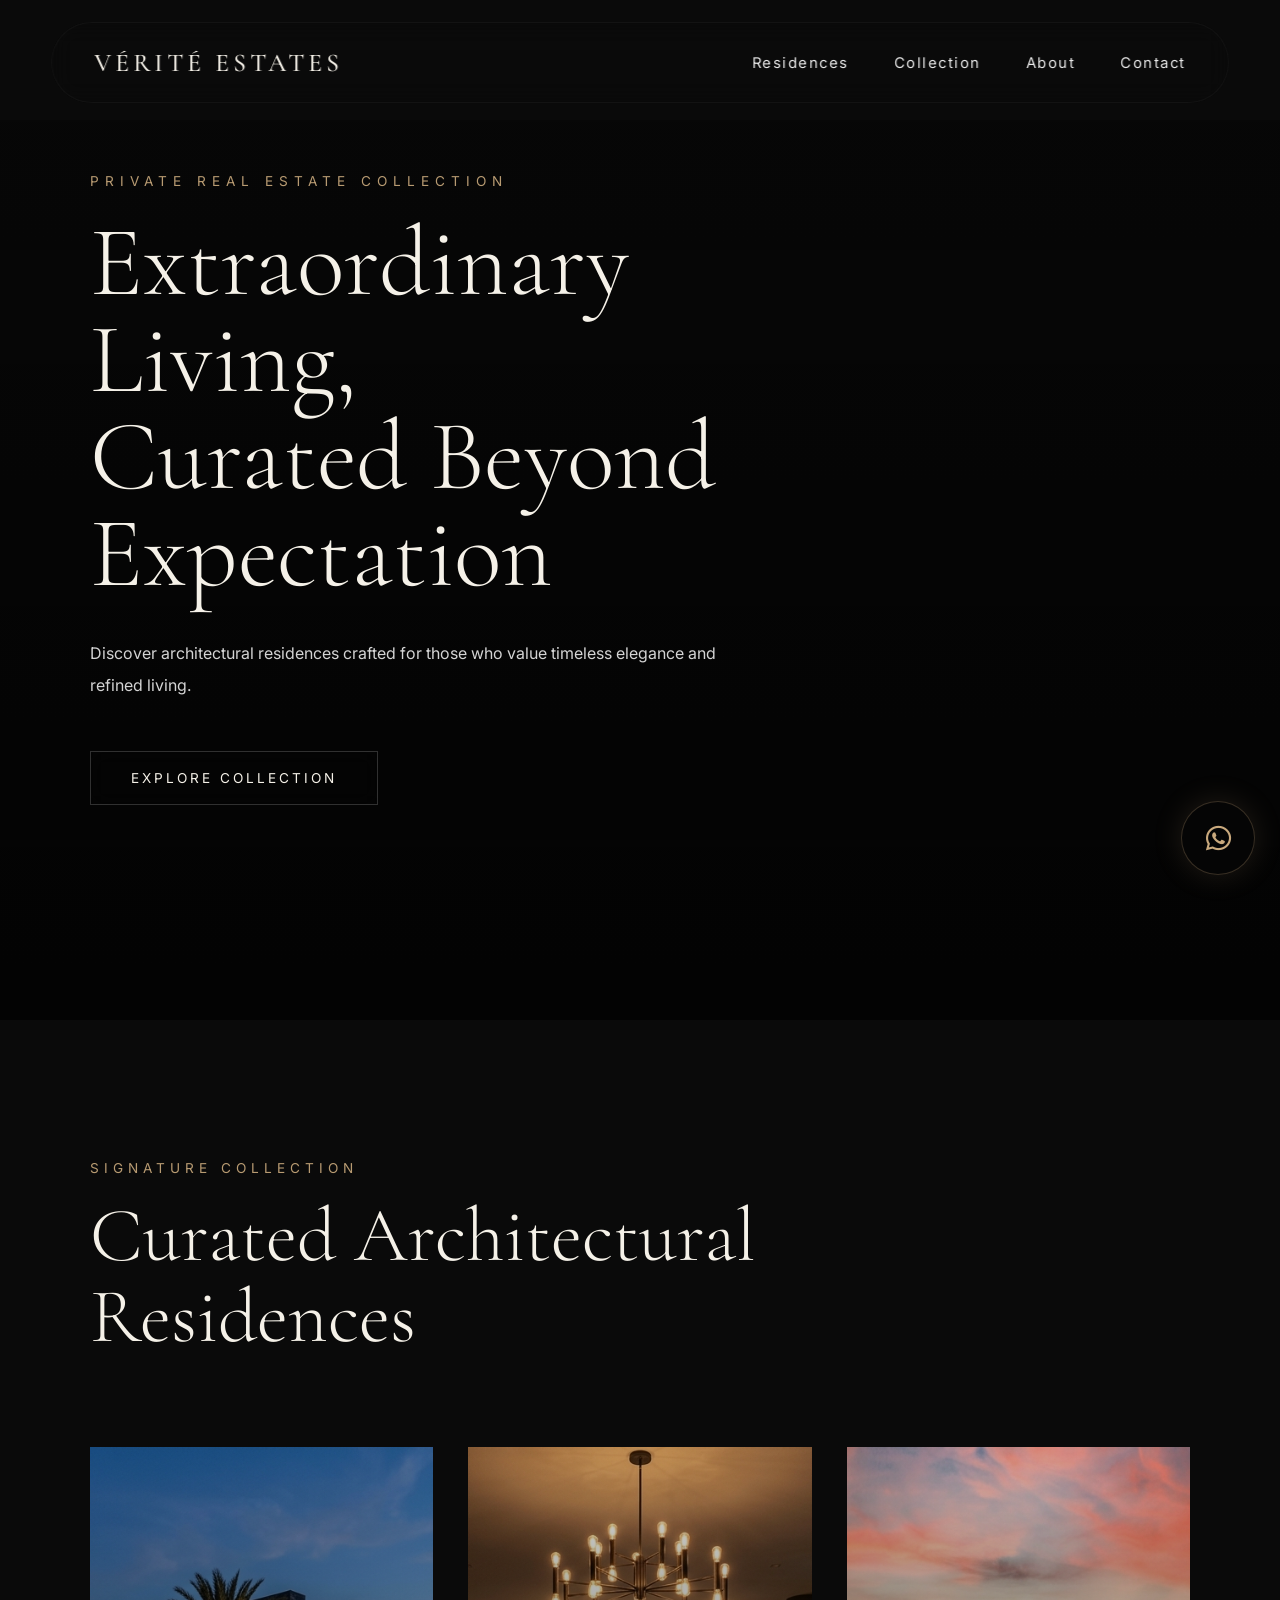
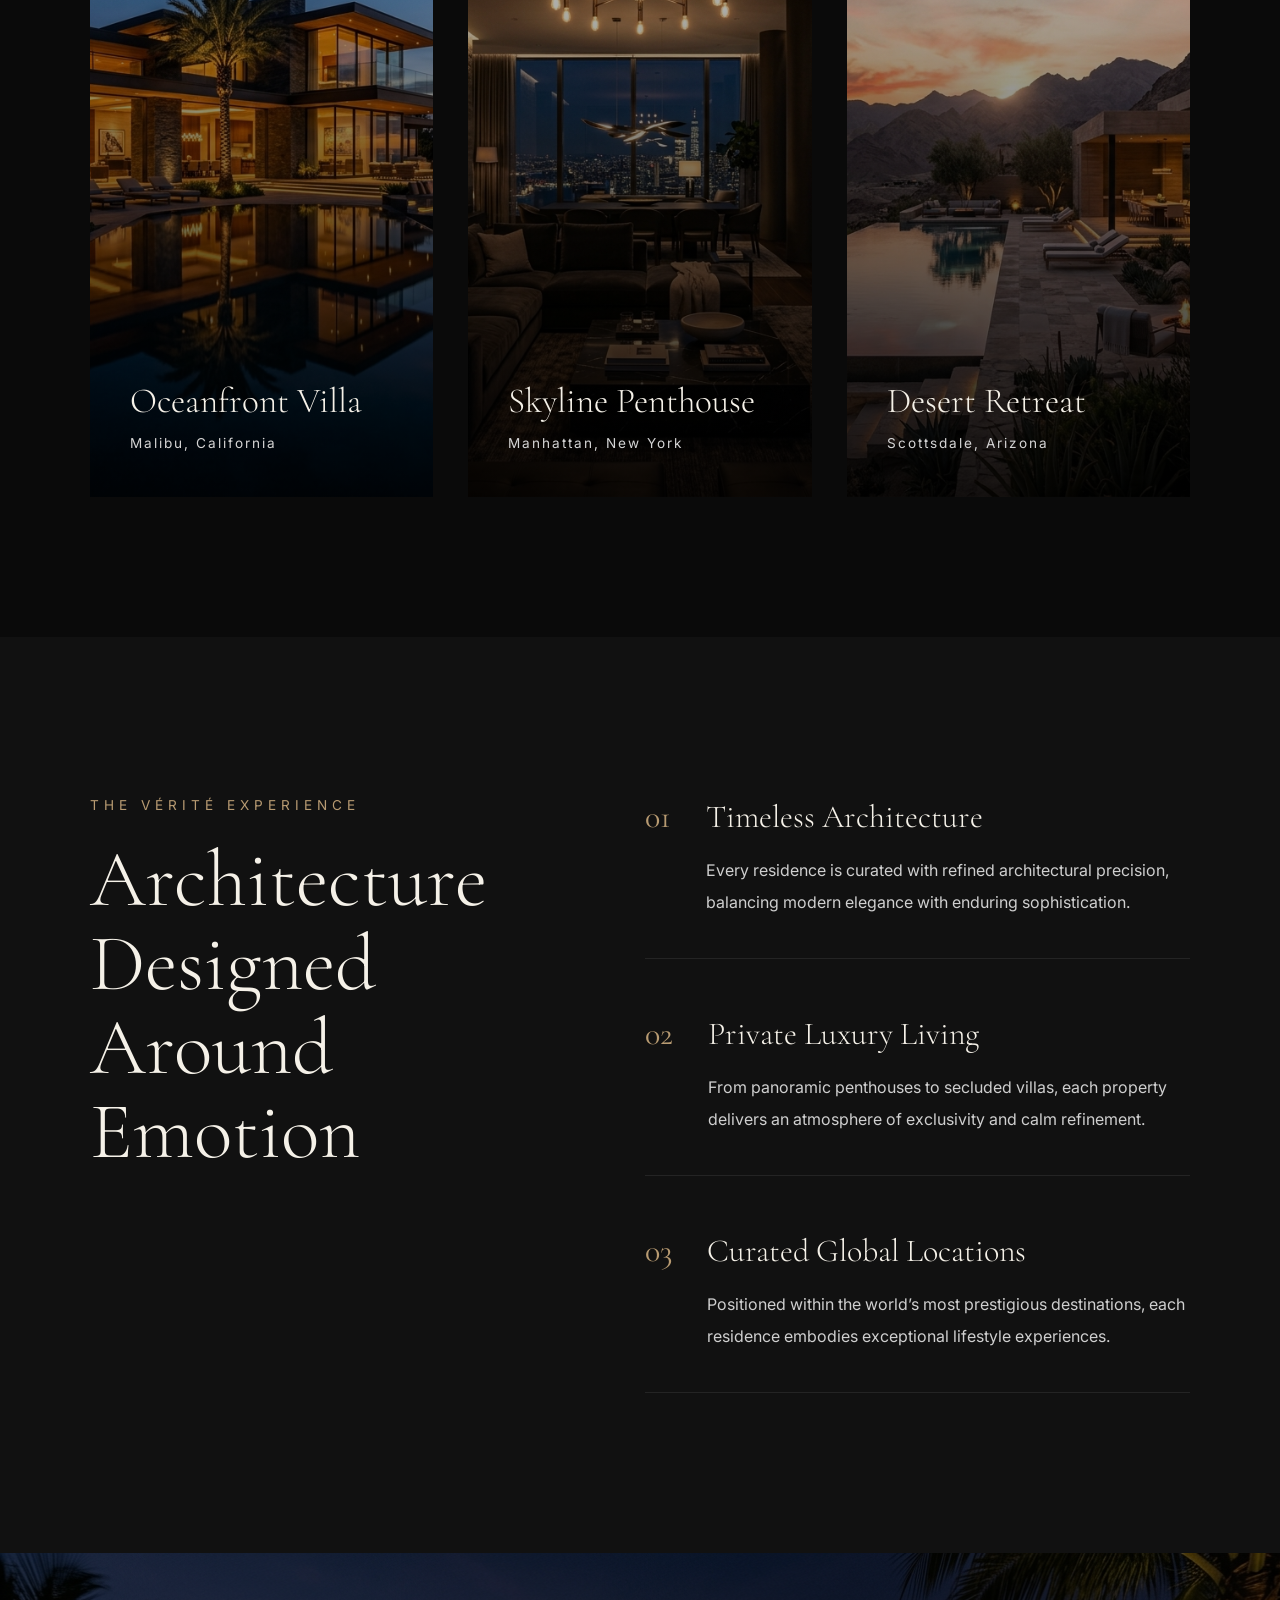
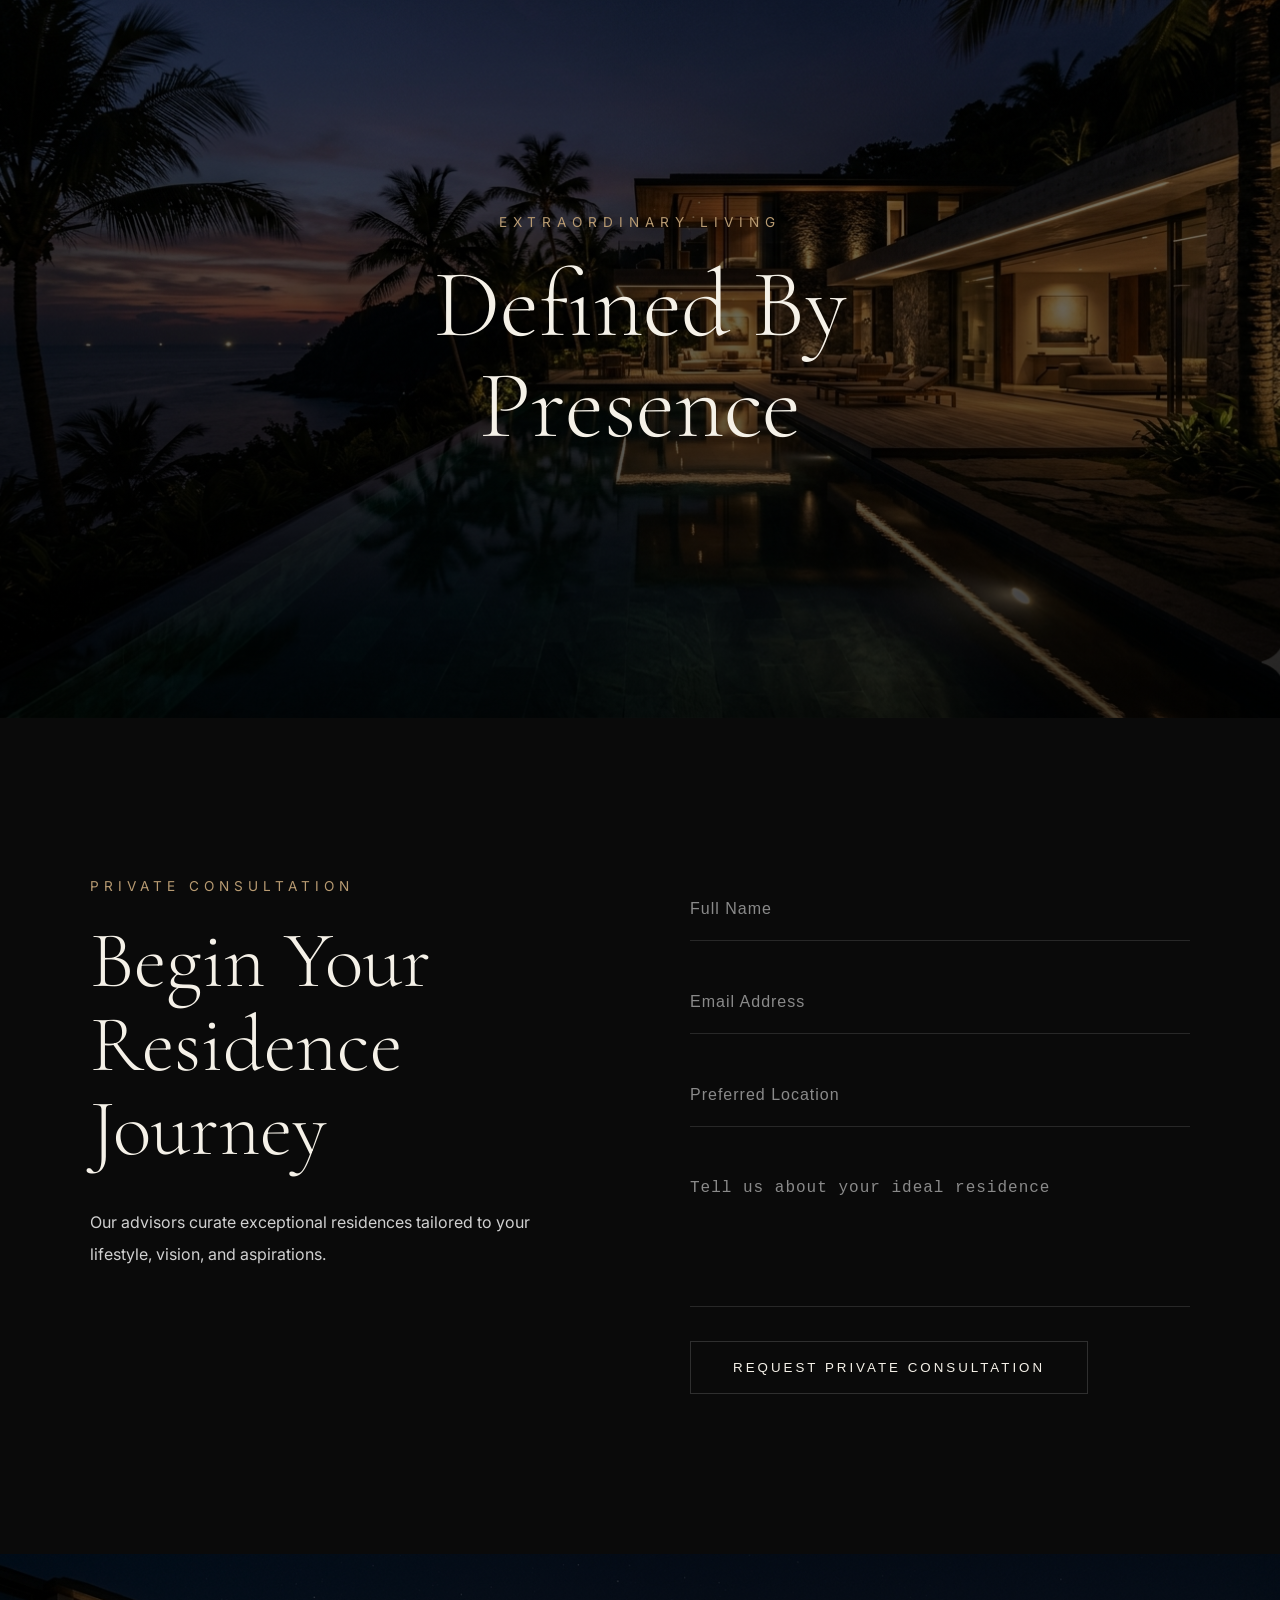
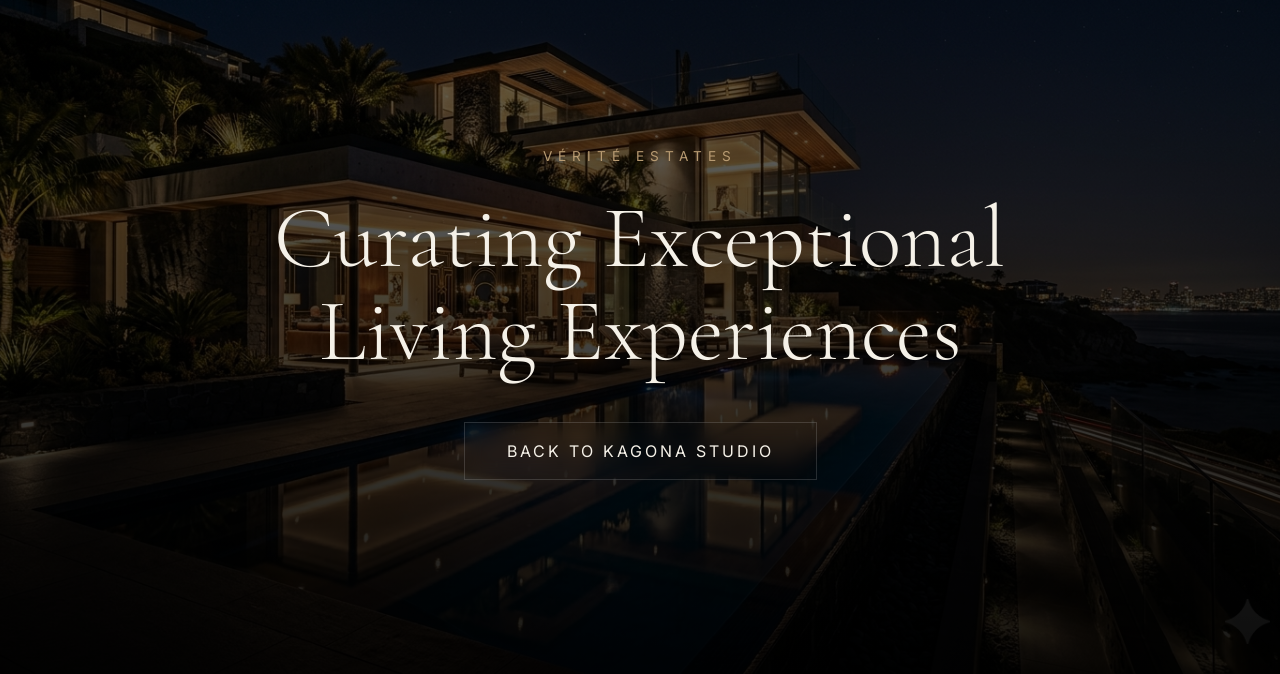
==== commit 8f8a9769: "Update index.html" ====
--- a/index.html
+++ b/index.html
@@ -454,7 +454,7 @@
 
         </h2>
 
-        <a href="https://kagonameshack-cmyk.github.io/Kagona-webdesign-/index.html#contact">
+        <a href="https://kagonameshack-cmyk.github.io/Kagona-webdesign-/index.html#projects">
 
             BACK TO KAGONA STUDIO 
 
--- a/style.css
+++ b/style.css
@@ -1369,3 +1369,76 @@
 
     color:#0A0A0A;
     }
+
+
+/* FLOATING WHATSAPP */
+
+.floating-whatsapp{
+
+    position:fixed;
+
+    right:25px;
+    bottom:25px;
+
+    width:74px;
+    height:74px;
+
+    display:flex;
+    align-items:center;
+    justify-content:center;
+
+    border-radius:50%;
+
+    background:#050505;
+
+    border:1px solid
+    rgba(201,169,125,0.25);
+
+    color:#C9A97D;
+
+    text-decoration:none;
+
+    font-size:1.8rem;
+
+    z-index:9999;
+
+    backdrop-filter:blur(10px);
+
+    box-shadow:
+    0 0 30px
+    rgba(201,169,125,0.15);
+
+    transition:0.45s ease;
+}
+
+.floating-whatsapp:hover{
+
+    transform:
+    translateY(-4px)
+    scale(1.05);
+
+    background:#C9A97D;
+
+    color:#050505;
+
+    box-shadow:
+    0 0 40px
+    rgba(201,169,125,0.35);
+}
+
+/* MOBILE */
+
+@media(max-width:768px){
+
+    .floating-whatsapp{
+
+        width:68px;
+        height:68px;
+
+        right:20px;
+        bottom:20px;
+
+        font-size:1.6rem;
+    }
+
+        }
